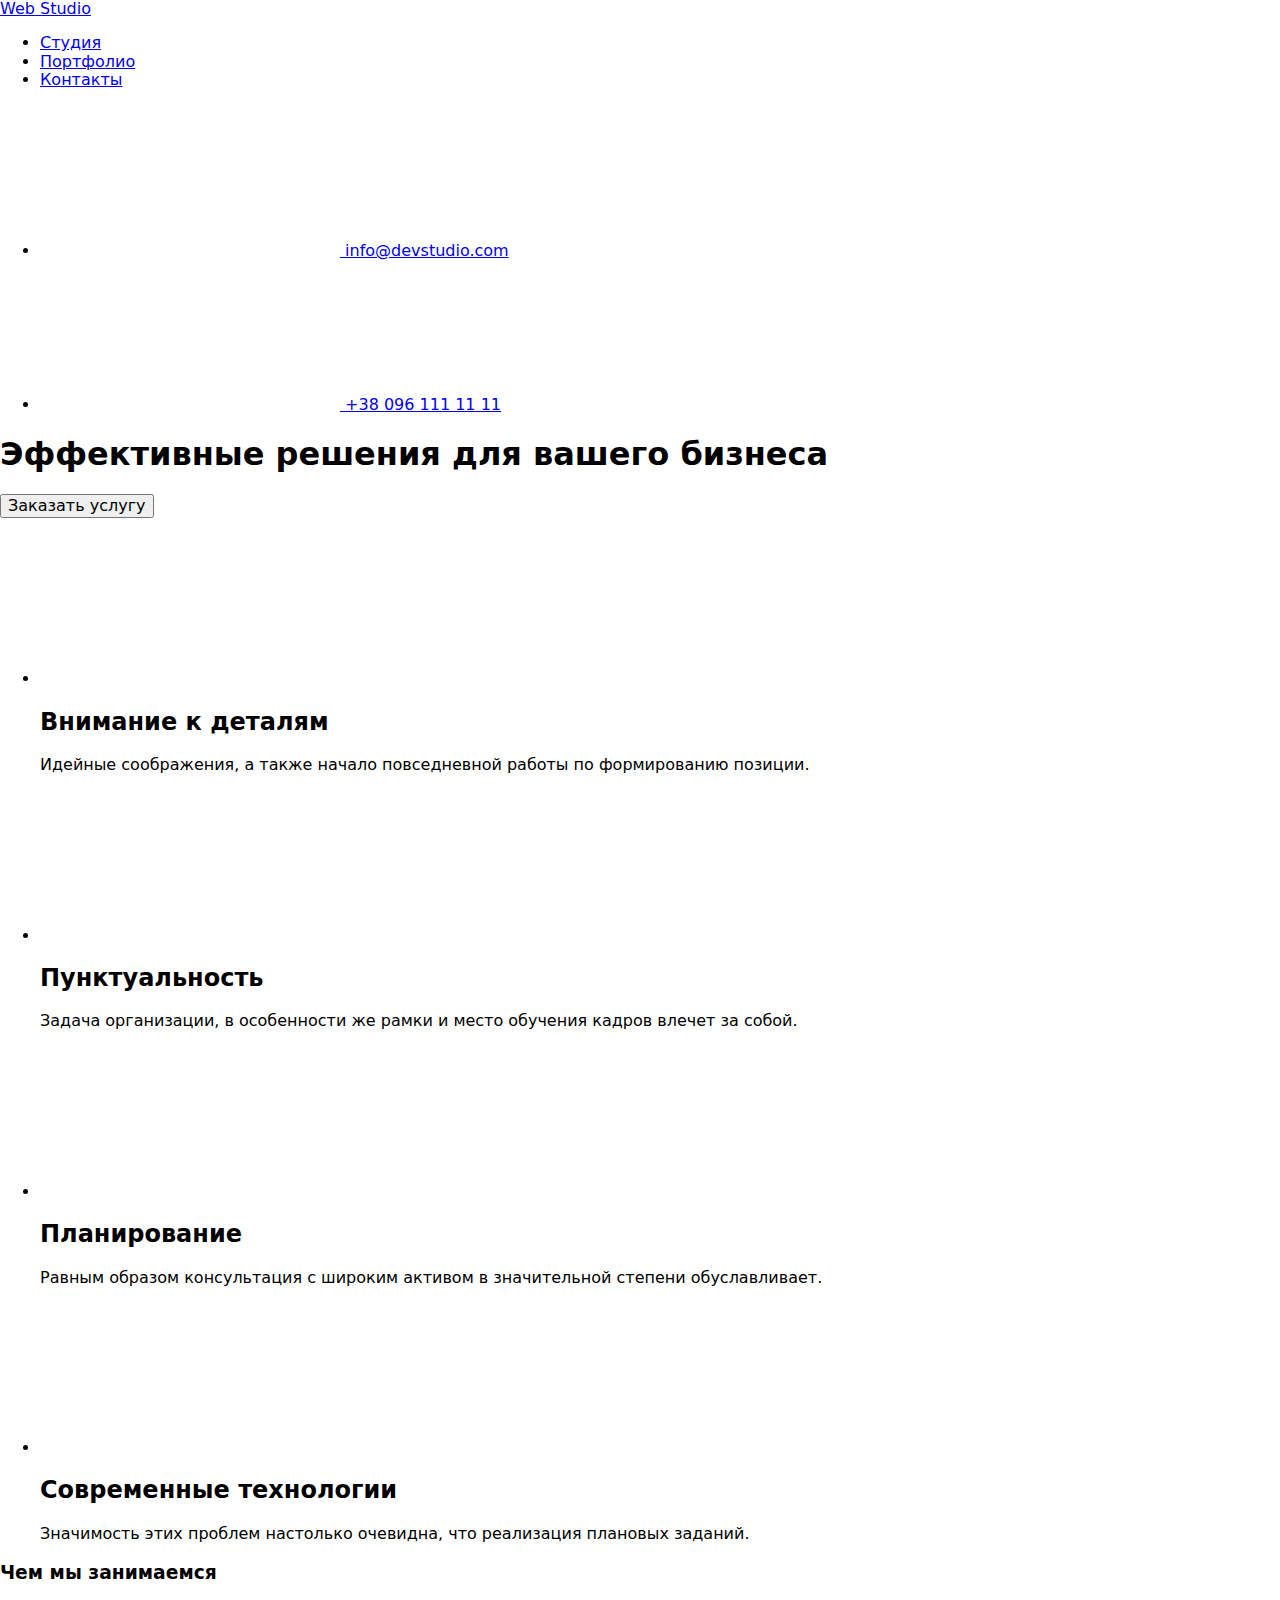
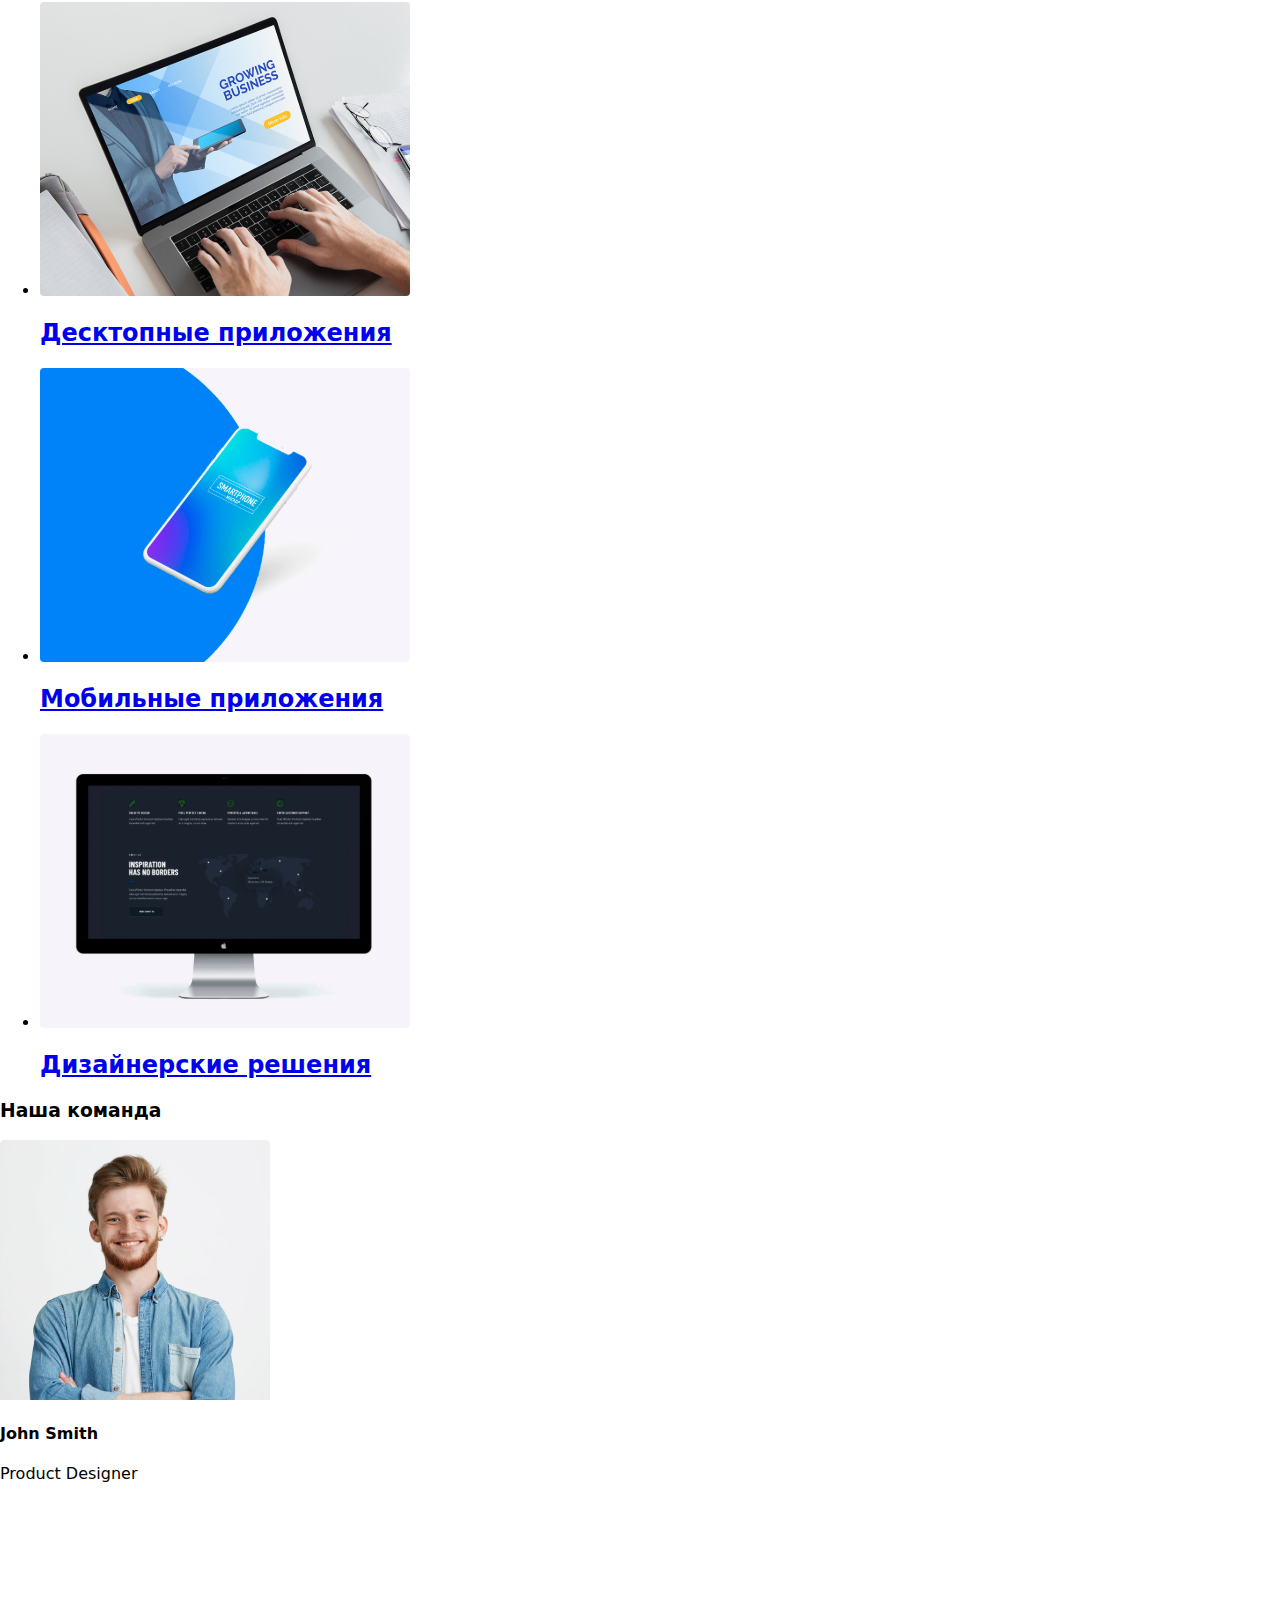
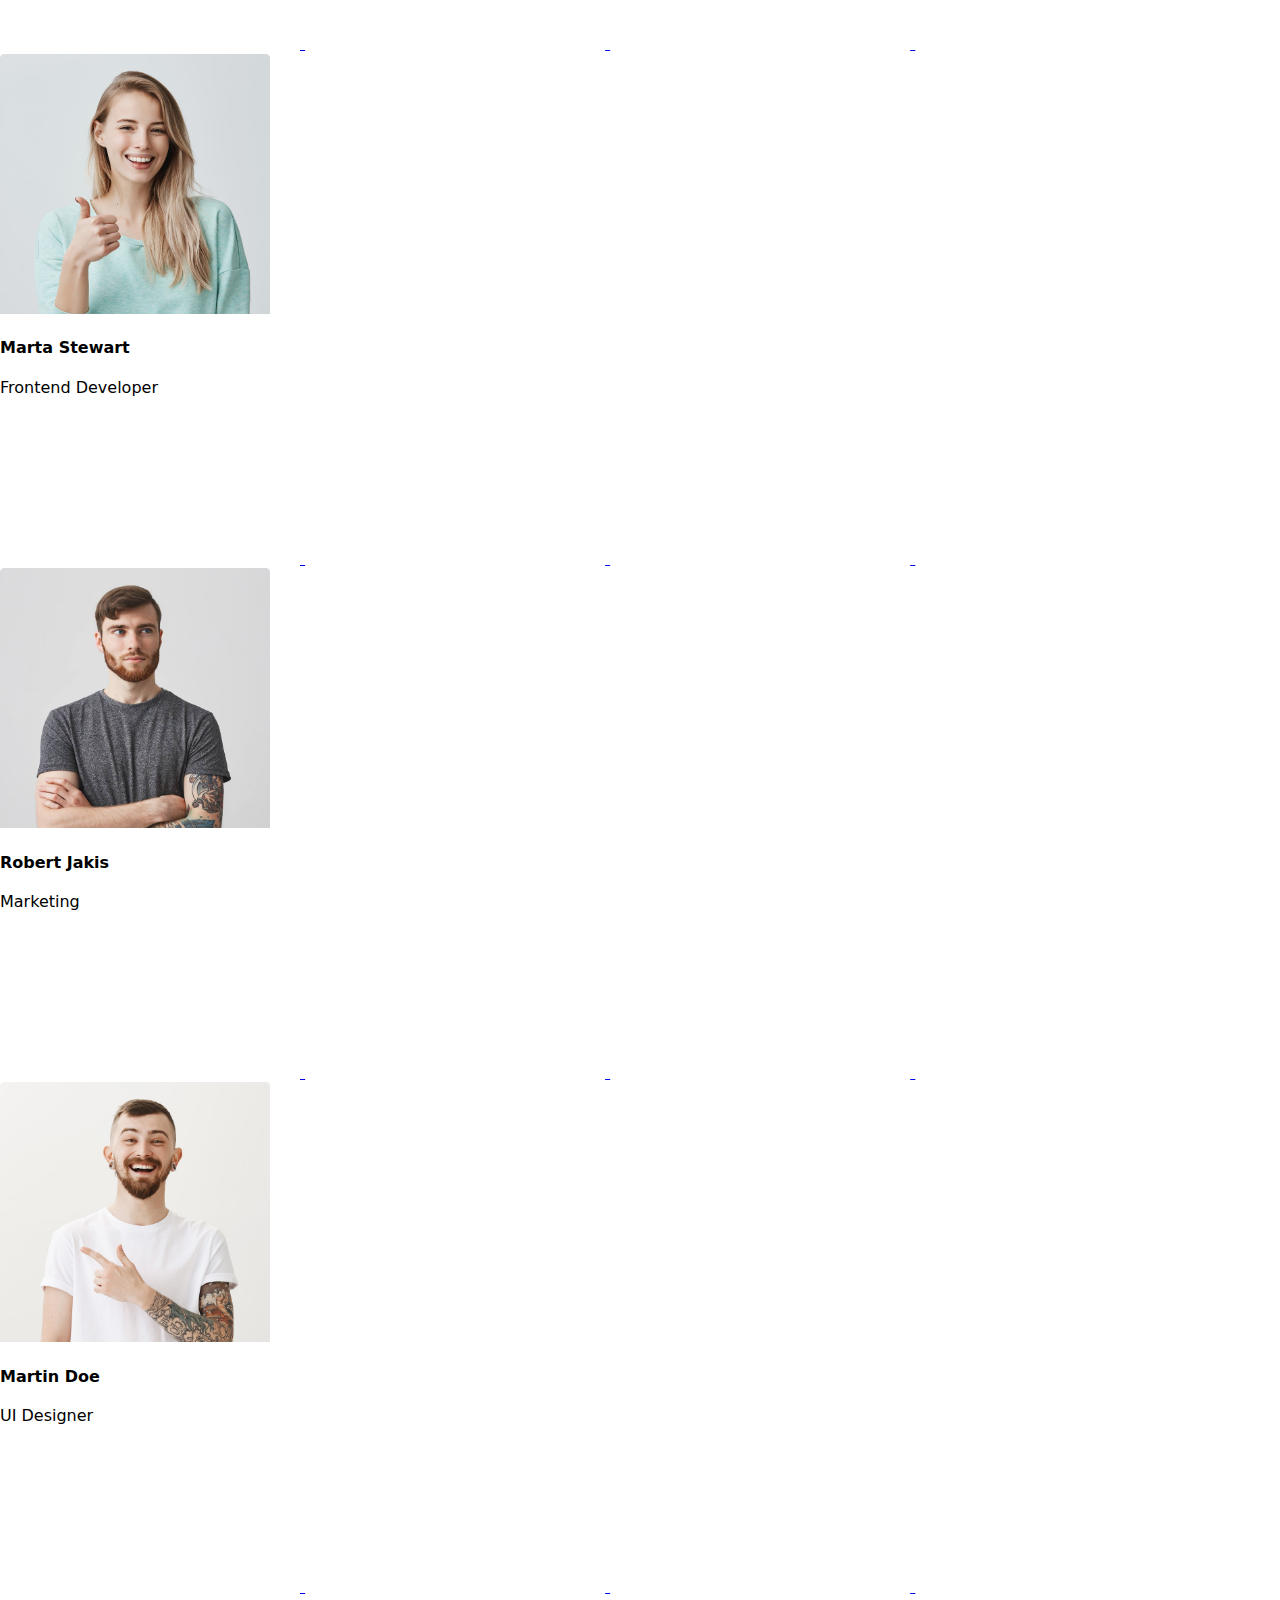
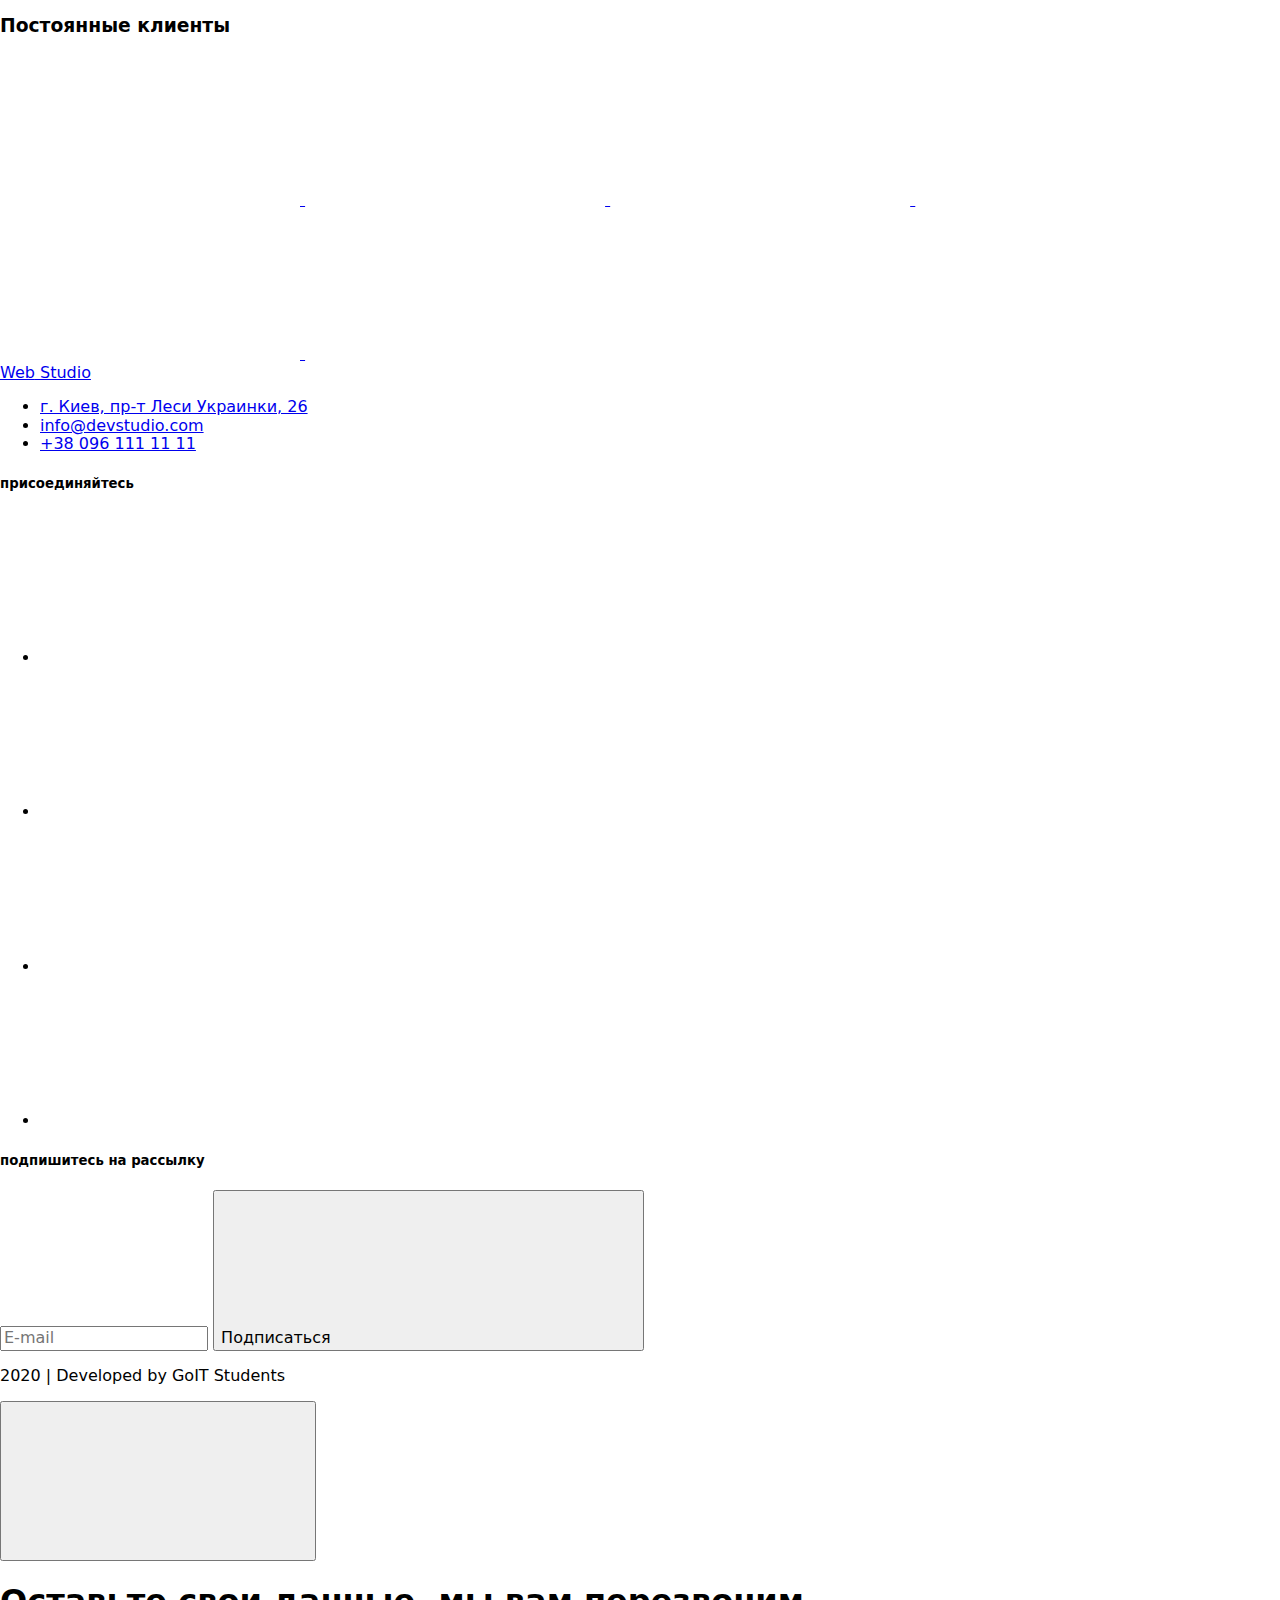
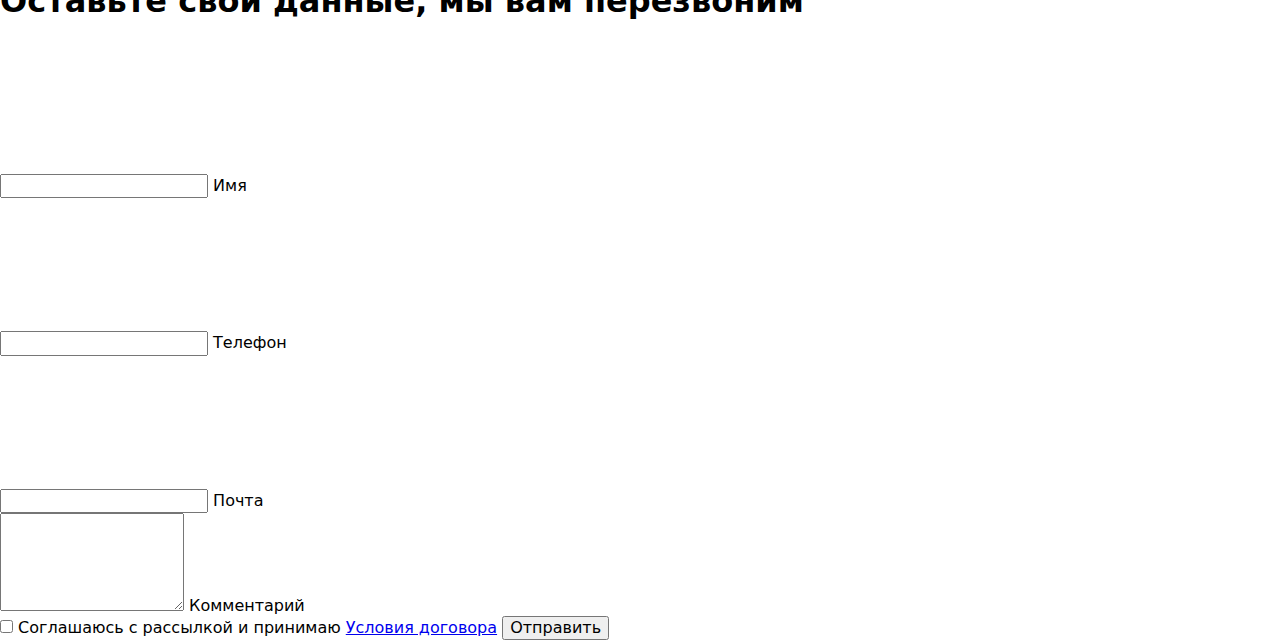
==== index.html @ f953ccce "new repo" ====
<!DOCTYPE html>
<html lang="en">
  <head>
    <meta charset="UTF-8" />
    <meta name="viewport" content="width=device-width, initial-scale=1.0" />
    <title>Document</title>
    <link
      rel="stylesheet"
      href="https://cdnjs.cloudflare.com/ajax/libs/modern-normalize/0.6.0/modern-normalize.min.css"
    />
    <link rel="stylesheet" href="./css/main.min.css" />
    <link rel="stylesheet" href="./images/SVG/symbol-defs.svg" />
    <link rel="stylesheet" href="./images/SVG/symbol-defs-2.svg" />
    <link
      href="https://fonts.googleapis.com/css2?family=Raleway:wght@700&family=Roboto:wght@400;500;700;900&display=swap"
      rel="stylesheet"
    />
  </head>
  <body>
    <!-- Main page header -->
    <header class="header">
      <div class="container">
        <nav class="header-nav">
          <div class="company-logo">
            <a href="#"><span class="logo">Web</span> Studio</a>
          </div>
          <ul class="header-list">
            <li class="list-item">
              <a href="#" class="header-link current">Студия</a>
            </li>
            <li class="list-item">
              <a href="./portfolio.html" class="header-link">Портфолио</a>
            </li>
            <li class="list-item">
              <a href="#" class="header-link">Контакты</a>
            </li>
          </ul>
          <ul class="header-contacts">
            <li class="contacts-item contact-email">
              <a class="contacts-link" href="mailto:info@devstudio.com">
                <svg class="email-icon">
                  <use href="./css/SVG/symbol-defs.svg#icon-e-mail"></use>
                </svg>
                info@devstudio.com</a
              >
            </li>
            <li class="contacts-item contact-phone">
              <a class="contacts-link" href="tel:+380961111111">
                <svg class="phone-icon">
                  <use href="./css/SVG/symbol-defs.svg#icon-phone"></use>
                </svg>
                +38 096 111 11 11</a
              >
            </li>
          </ul>
        </nav>
      </div>
    </header>
    <main>
      <!-- Order -->
      <section class="order">
        <div class="container">
          <div class="order-items">
            <h1 class="order-title">Эффективные решения для вашего бизнеса</h1>
            <button class="submit-btn order-btn" type="submit" data-modal-open>
              Заказать услугу
            </button>
          </div>
        </div>
      </section>
      <!-- Description -->
      <section class="description">
        <div class="container">
          <ul class="description-items">
            <li class="description-item icon-antenna">
              <div class="description-link">
                <svg class="description-icon">
                  <use href="./css/SVG/symbol-defs.svg#icon-antenna"></use>
                </svg>
              </div>
              <h2 class="section-subtitle">Внимание к деталям</h2>
              <p class="description-text">
                Идейные соображения, а также начало повседневной работы по
                формированию позиции.
              </p>
            </li>
            <li class="description-item icon-clock">
              <div class="description-link">
                <svg class="description-icon">
                  <use href="./css/SVG/symbol-defs.svg#icon-clock"></use>
                </svg>
              </div>
              <h2 class="section-subtitle">Пунктуальность</h2>
              <p class="description-text">
                Задача организации, в особенности же рамки и место обучения
                кадров влечет за собой.
              </p>
            </li>
            <li class="description-item icon-diagram">
              <div class="description-link">
                <svg class="description-icon">
                  <use href="./css/SVG/symbol-defs.svg#icon-diagram"></use>
                </svg>
              </div>
              <h2 class="section-subtitle">Планирование</h2>
              <p class="description-text">
                Равным образом консультация с широким активом в значительной
                степени обуславливает.
              </p>
            </li>
            <li class="description-item icon-astronaut">
              <div class="description-link">
                <svg class="description-icon">
                  <use href="./css/SVG/symbol-defs.svg#icon-astronaut"></use>
                </svg>
              </div>
              <h2 class="section-subtitle">Современные технологии</h2>
              <p class="description-text">
                Значимость этих проблем настолько очевидна, что реализация
                плановых заданий.
              </p>
            </li>
          </ul>
        </div>
      </section>
      <!-- Wedo -->
      <section class="wedo">
        <div class="container">
          <div class="wedo-title">
            <h3 class="section-title">Чем мы занимаемся</h3>
          </div>
          <ul class="wedo-items">
            <li class="wedo-item">
              <a class="wedo-img" href="#">
                <img src="images/description/desktop.svg" alt="" />
                <h2 class="wedo-info">Десктопные приложения</h2>
              </a>
            </li>
            <li class="wedo-item">
              <a class="wedo-img" href="#">
                <img src="images/description/mobile.svg" alt="" />
                <h2 class="wedo-info">Мобильные приложения</h2>
              </a>
            </li>
            <li class="wedo-item">
              <a class="wedo-img" href="#">
                <img src="images/description/design.svg" alt="" />
                <h2 class="wedo-info">Дизайнерские решения</h2>
              </a>
            </li>
          </ul>
        </div>
      </section>
      <!--Team  -->
      <section class="team">
        <div class="container">
          <h3 class="section-title">Наша команда</h3>
          <div class="team-items">
            <div class="team-item">
              <div class="team-photo">
                <img src="images/team/John.svg" alt="" />
              </div>
              <h4 class="team-name">John Smith</h4>
              <p class="position">Product Designer</p>
              <a href="#" class="social-link">
                <svg class="socials-icon">
                  <use href="./css/SVG/symbol-defs.svg#icon-instagram"></use>
                </svg>
              </a>
              <a href="#" class="social-link">
                <svg class="socials-icon">
                  <use href="./css/SVG/symbol-defs.svg#icon-twitter"></use>
                </svg>
              </a>
              <a href="#" class="social-link">
                <svg class="socials-icon">
                  <use href="./css/SVG/symbol-defs.svg#icon-facebook"></use>
                </svg>
              </a>
              <a href="#" class="social-link">
                <svg class="socials-icon">
                  <use href="./css/SVG/symbol-defs.svg#icon-linkedin"></use>
                </svg>
              </a>
            </div>
            <div class="team-item">
              <div class="team-photo">
                <img src="images/team/marta.svg" alt="" />
              </div>
              <h4 class="team-name">Marta Stewart</h4>
              <p class="position">Frontend Developer</p>
              <a href="#" class="social-link">
                <svg class="socials-icon">
                  <use href="./css/SVG/symbol-defs.svg#icon-instagram"></use>
                </svg>
              </a>
              <a href="#" class="social-link">
                <svg class="socials-icon">
                  <use href="./css/SVG/symbol-defs.svg#icon-twitter"></use>
                </svg>
              </a>
              <a href="#" class="social-link">
                <svg class="socials-icon">
                  <use href="./css/SVG/symbol-defs.svg#icon-facebook"></use>
                </svg>
              </a>
              <a href="#" class="social-link">
                <svg class="socials-icon">
                  <use href="./css/SVG/symbol-defs.svg#icon-linkedin"></use>
                </svg>
              </a>
            </div>
            <div class="team-item">
              <div class="team-photo">
                <img src="images/team/robert.svg" alt="" />
              </div>
              <h4 class="team-name">Robert Jakis</h4>
              <p class="position">Marketing</p>
              <a href="#" class="social-link">
                <svg class="socials-icon">
                  <use href="./css/SVG/symbol-defs.svg#icon-instagram"></use>
                </svg>
              </a>
              <a href="#" class="social-link">
                <svg class="socials-icon">
                  <use href="./css/SVG/symbol-defs.svg#icon-twitter"></use>
                </svg>
              </a>
              <a href="#" class="social-link">
                <svg class="socials-icon">
                  <use href="./css/SVG/symbol-defs.svg#icon-facebook"></use>
                </svg>
              </a>
              <a href="#" class="social-link">
                <svg class="socials-icon">
                  <use href="./css/SVG/symbol-defs.svg#icon-linkedin"></use>
                </svg>
              </a>
            </div>
            <div class="team-item">
              <div class="team-photo">
                <img src="images/team/martin.svg" alt="" />
              </div>
              <h4 class="team-name">Martin Doe</h4>
              <p class="position">UI Designer</p>
              <a href="#" class="social-link">
                <svg class="socials-icon">
                  <use href="./css/SVG/symbol-defs.svg#icon-instagram"></use>
                </svg>
              </a>
              <a href="#" class="social-link">
                <svg class="socials-icon">
                  <use href="./css/SVG/symbol-defs.svg#icon-twitter"></use>
                </svg>
              </a>
              <a href="#" class="social-link">
                <svg class="socials-icon">
                  <use href="./css/SVG/symbol-defs.svg#icon-facebook"></use>
                </svg>
              </a>
              <a href="#" class="social-link">
                <svg class="socials-icon">
                  <use href="./css/SVG/symbol-defs.svg#icon-linkedin"></use>
                </svg>
              </a>
            </div>
          </div>
        </div>
      </section>
      <!-- Clients -->
      <section class="clients">
        <div class="container">
          <h3 class="section-title">Постоянные клиенты</h3>
          <div class="clients-items">
            <a class="clients-logo" href="#">
              <svg class="client-icon">
                <use href="./css/SVG/symbol-defs.svg#icon-Client1"></use>
              </svg>
            </a>
            <a class="clients-logo" href="#">
              <svg class="client-icon">
                <use href="./css/SVG/symbol-defs.svg#icon-Client2"></use>
              </svg>
            </a>
            <a class="clients-logo" href="#">
              <svg class="client-icon">
                <use href="./css/SVG/symbol-defs.svg#icon-Client3"></use>
              </svg>
            </a>
            <a class="clients-logo" href="#">
              <svg class="client-icon">
                <use href="./css/SVG/symbol-defs.svg#icon-Client4"></use>
              </svg>
            </a>
            <a class="clients-logo" href="#">
              <svg class="client-icon">
                <use href="./css/SVG/symbol-defs.svg#icon-Client5"></use>
              </svg>
            </a>
            <a class="clients-logo" href="#">
              <svg class="client-icon">
                <use href="./css/SVG/symbol-defs.svg#icon-Client6"></use>
              </svg>
            </a>
          </div>
        </div>
      </section>
    </main>
    <!-- Footer -->
    <footer>
      <div class="container">
        <div class="footer-items">
          <div class="footer-wrap">
            <div class="footer-logo">
              <a class="logo-link" href="#"
                ><span class="logo">Web</span> Studio</a
              >
            </div>
            <ul class="footer-contacts">
              <li class="footer-link">
                <a
                  class="footer-contact address"
                  href="https://goo.gl/maps/gVzArBbYtWckUke77"
                  >г. Киев, пр-т Леси Украинки, 26</a
                >
              </li>
              <li class="footer-link">
                <a class="footer-contact" href="mailto:info@devstudio.com"
                  >info@devstudio.com</a
                >
              </li>
              <li class="footer-link">
                <a class="footer-contact" href="tel:+380961111111"
                  >+38 096 111 11 11</a
                >
              </li>
            </ul>
          </div>
          <div class="footer-socials">
            <h5 class="footer-title">присоединяйтесь</h5>
            <ul class="social-links">
              <li class="social-list">
                <a href="#" class="social-link footer-links">
                  <svg class="socials-icon footer-icon">
                    <use href="./css/SVG/symbol-defs.svg#icon-instagram"></use>
                  </svg>
                </a>
              </li>
              <li class="social-list">
                <a href="#" class="social-link footer-links">
                  <svg class="socials-icon footer-icon">
                    <use href="./css/SVG/symbol-defs.svg#icon-twitter"></use>
                  </svg>
                </a>
              </li>
              <li class="social-list">
                <a href="#" class="social-link footer-links">
                  <svg class="socials-icon footer-icon">
                    <use href="./css/SVG/symbol-defs.svg#icon-facebook"></use>
                  </svg>
                </a>
              </li>
              <li class="social-list">
                <a href="#" class="social-link footer-links">
                  <svg class="socials-icon footer-icon">
                    <use href="./css/SVG/symbol-defs.svg#icon-linkedin"></use>
                  </svg>
                </a>
              </li>
            </ul>
          </div>
          <div class="footer-form">
            <h5 class="footer-title">подпишитесь на рассылку</h5>
            <form action="#" class="form-suscribe">
              <input type="email" placeholder="E-mail" />
              <button class="submit-btn footer-btn" type="submit">
                Подписаться
                <svg class="footer-submit">
                  <use href="./css/SVG/symbol-defs-2.svg#icon-send"></use>
                </svg>
              </button>
            </form>
          </div>
        </div>
        <p class="copyrights">2020 | Developed by GoIT Students</p>
      </div>
    </footer>
    <!-- Модальное окно -->
    <div class="backdrop is-hidden" data-modal>
      <div class="modal">
        <button class="modal-close" data-modal-close>
          <svg class="modal-icon">
            <use href="./css/SVG/symbol-defs-2.svg#icon-modal-close"></use>
          </svg>
        </button>
        <h1 class="modal-title">Оставьте свои данные, мы вам перезвоним</h1>
        <form class="modal-form">
          <div class="form-field">
            <input
              class="modal-input"
              type="text"
              name="costomer-name"
              id="costomer-name"
              placeholder=" "
            />
            <label class="form-label" for="costomer-name">Имя</label>
            <svg class="form-icon">
              <use href="./css/SVG/symbol-defs-2.svg#icon-name"></use>
            </svg>
          </div>
          <div class="form-field">
            <input
              class="modal-input"
              type="tel"
              name="costomer-phone"
              id="costomer-phone"
              placeholder=" "
            />
            <label class="form-label" for="costomer-phone">Телефон</label>
            <svg class="form-icon">
              <use href="./css/SVG/symbol-defs-2.svg#icon-phone"></use>
            </svg>
          </div>
          <div class="form-field">
            <input
              class="modal-input"
              type="email"
              name="costomer-email"
              id="costomer-email"
              placeholder=" "
            />
            <label class="form-label" for="costomer-email">Почта</label>
            <svg class="form-icon">
              <use href="./css/SVG/symbol-defs-2.svg#icon-email"></use>
            </svg>
          </div>
          <div class="form-field">
            <textarea
              class="modal-input textarea-input"
              name="costomer-comment"
              id="costomer-comment"
              placeholder=" "
              rows="5"
            ></textarea>
            <label class="form-label textarea-label" for="costomer-comment"
              >Комментарий</label
            >
          </div>
        </form>
        <label class="modal-checkbox">
          <input
            class="policy-checkbox"
            type="checkbox"
            name="policy"
            id="policy"
          />
          <span class="policy-icon"></span>
          Соглашаюсь с рассылкой и принимаю
          <a class="policy-link" href="#">Условия договора</a>
        </label>
        <button class="submit-btn modal-btn" type="submit">Отправить</button>
      </div>
    </div>

    <script src="./js/modal.js"></script>
  </body>
</html>
---- css/main.min.css ----
/* No CSS *//*# sourceMappingURL=main.min.css.map */
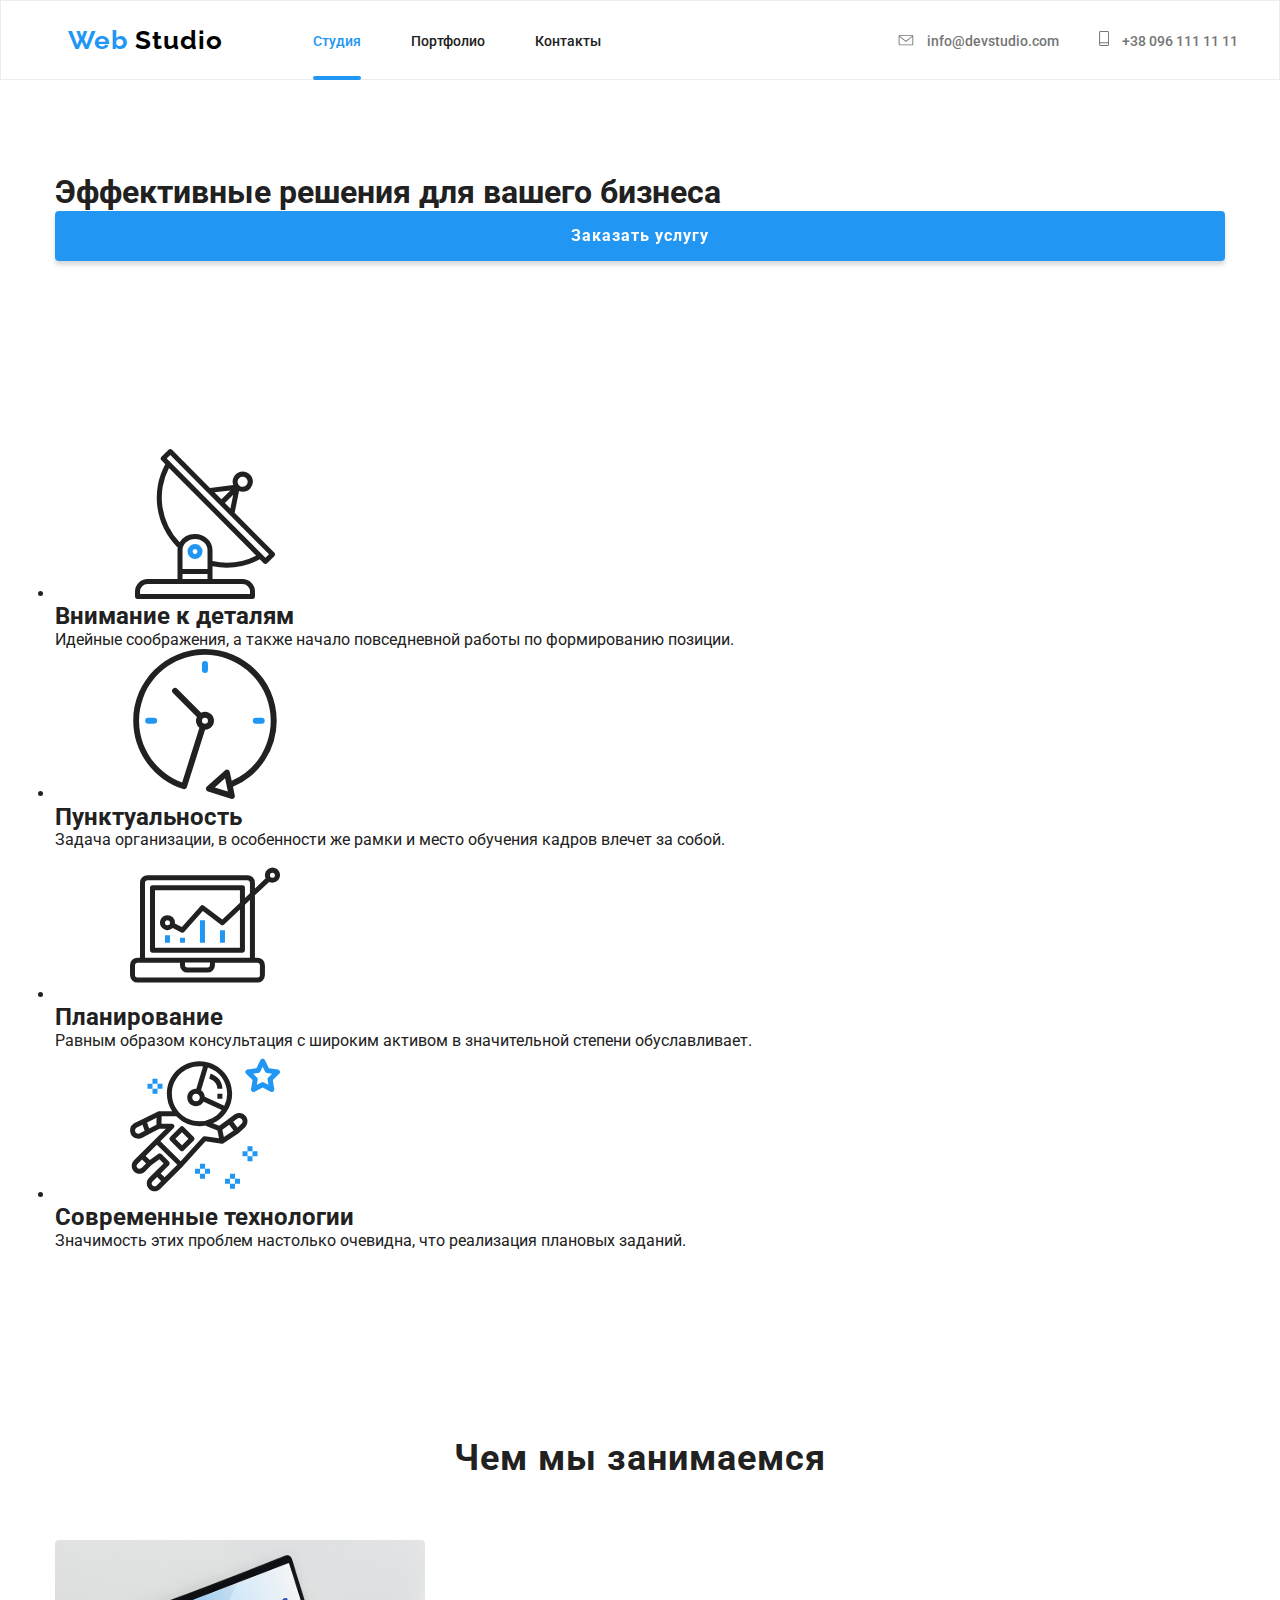
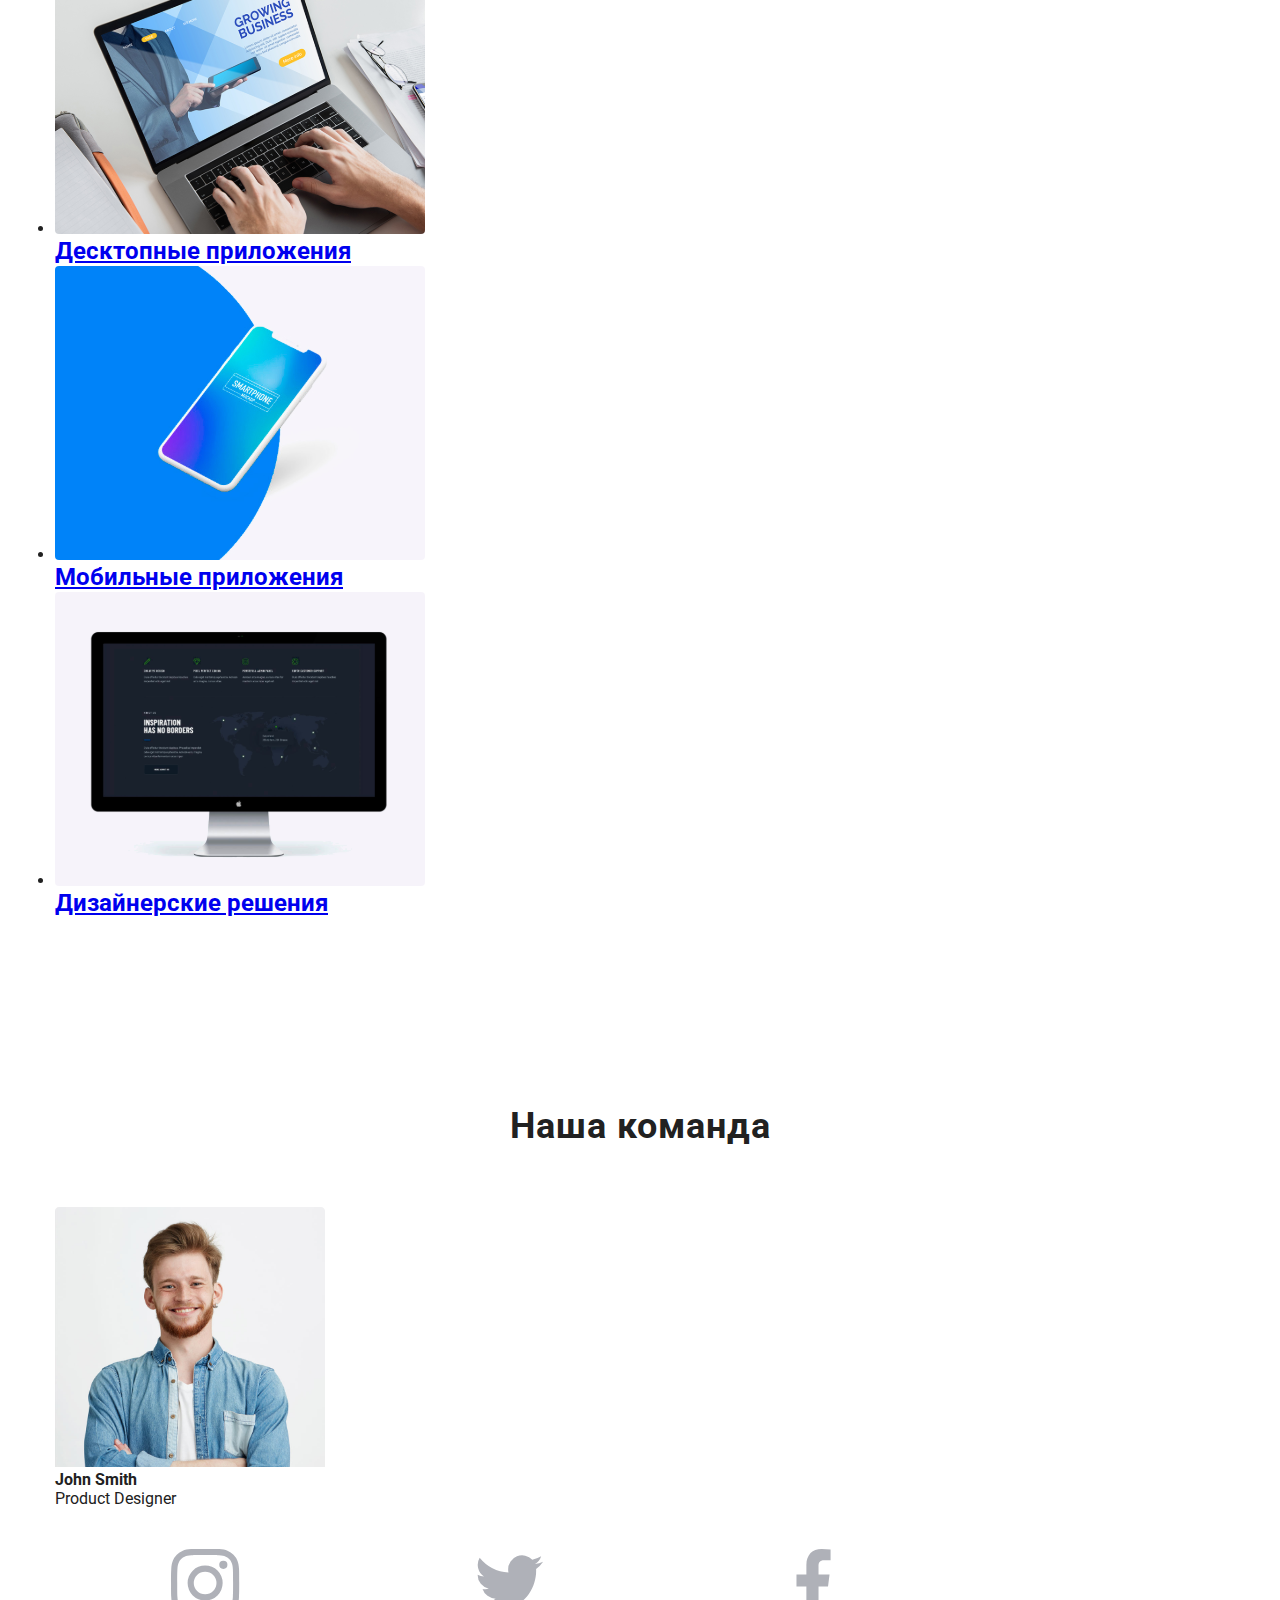
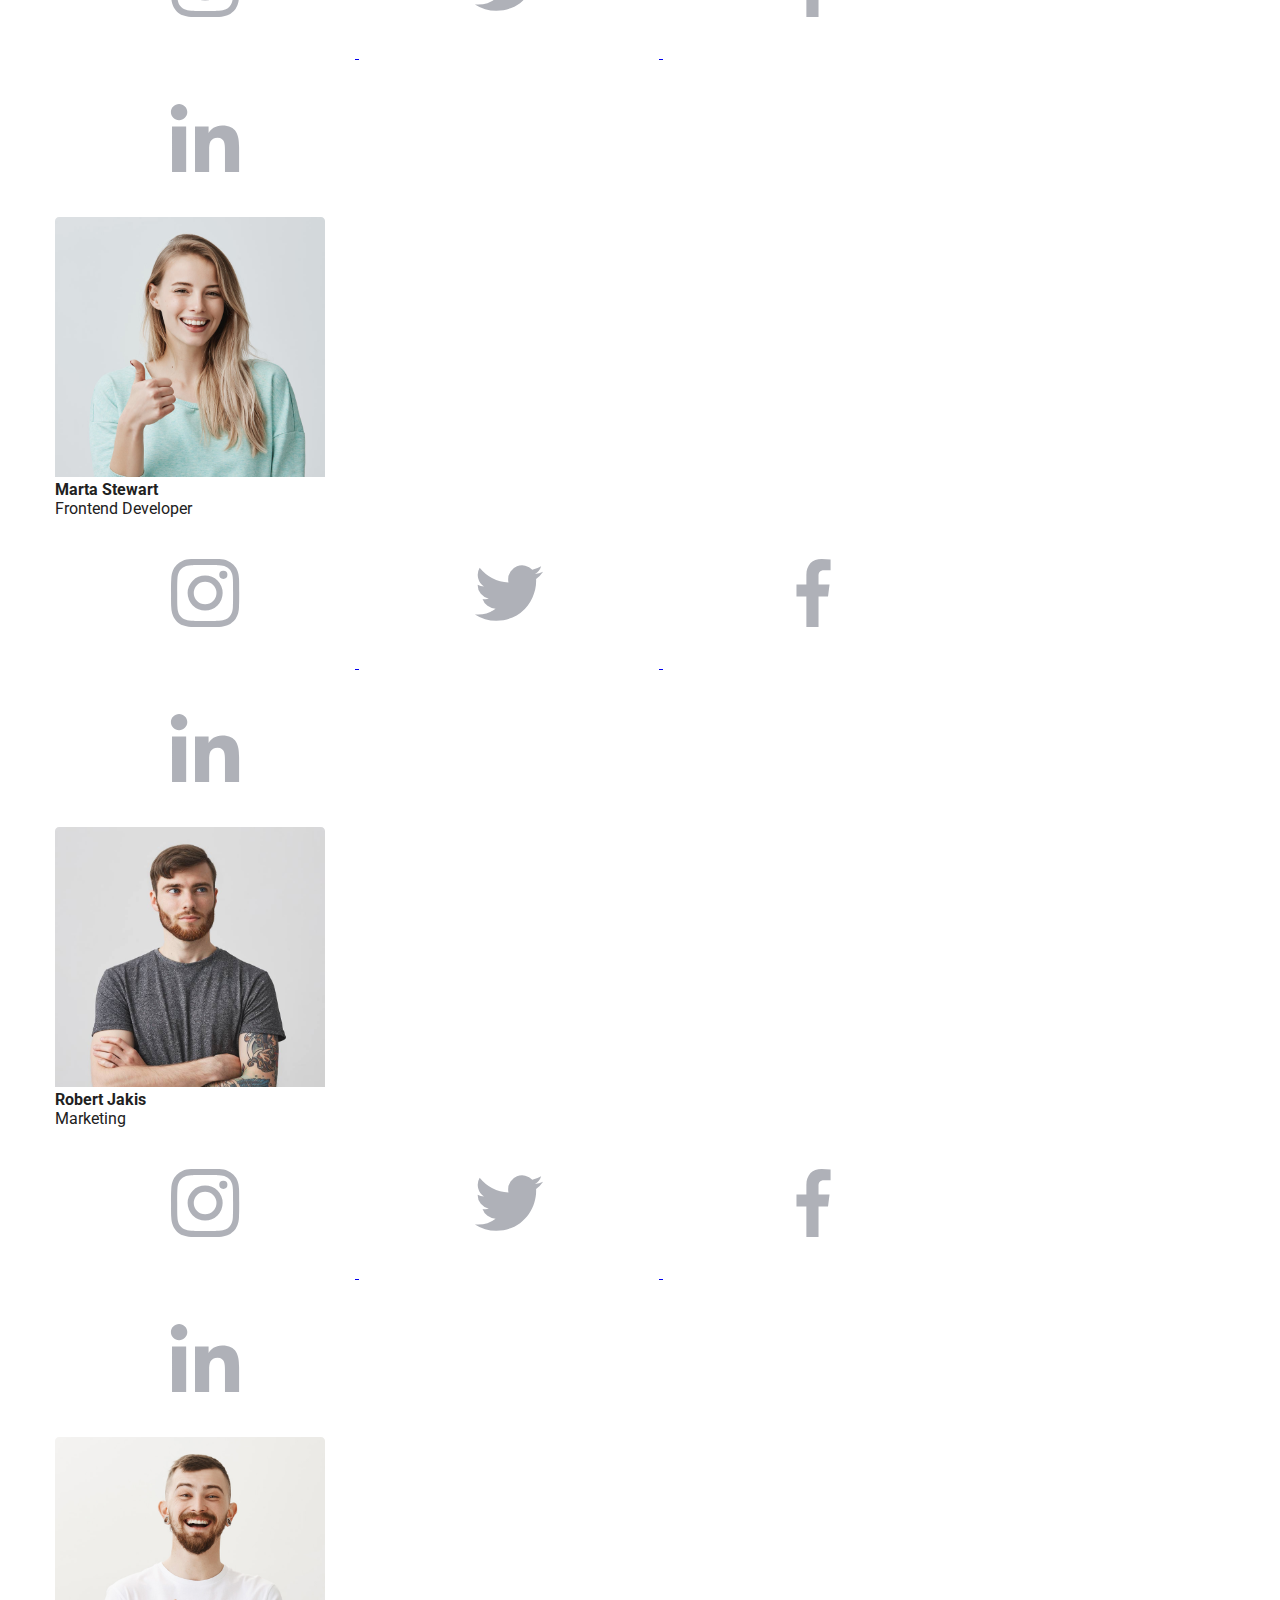
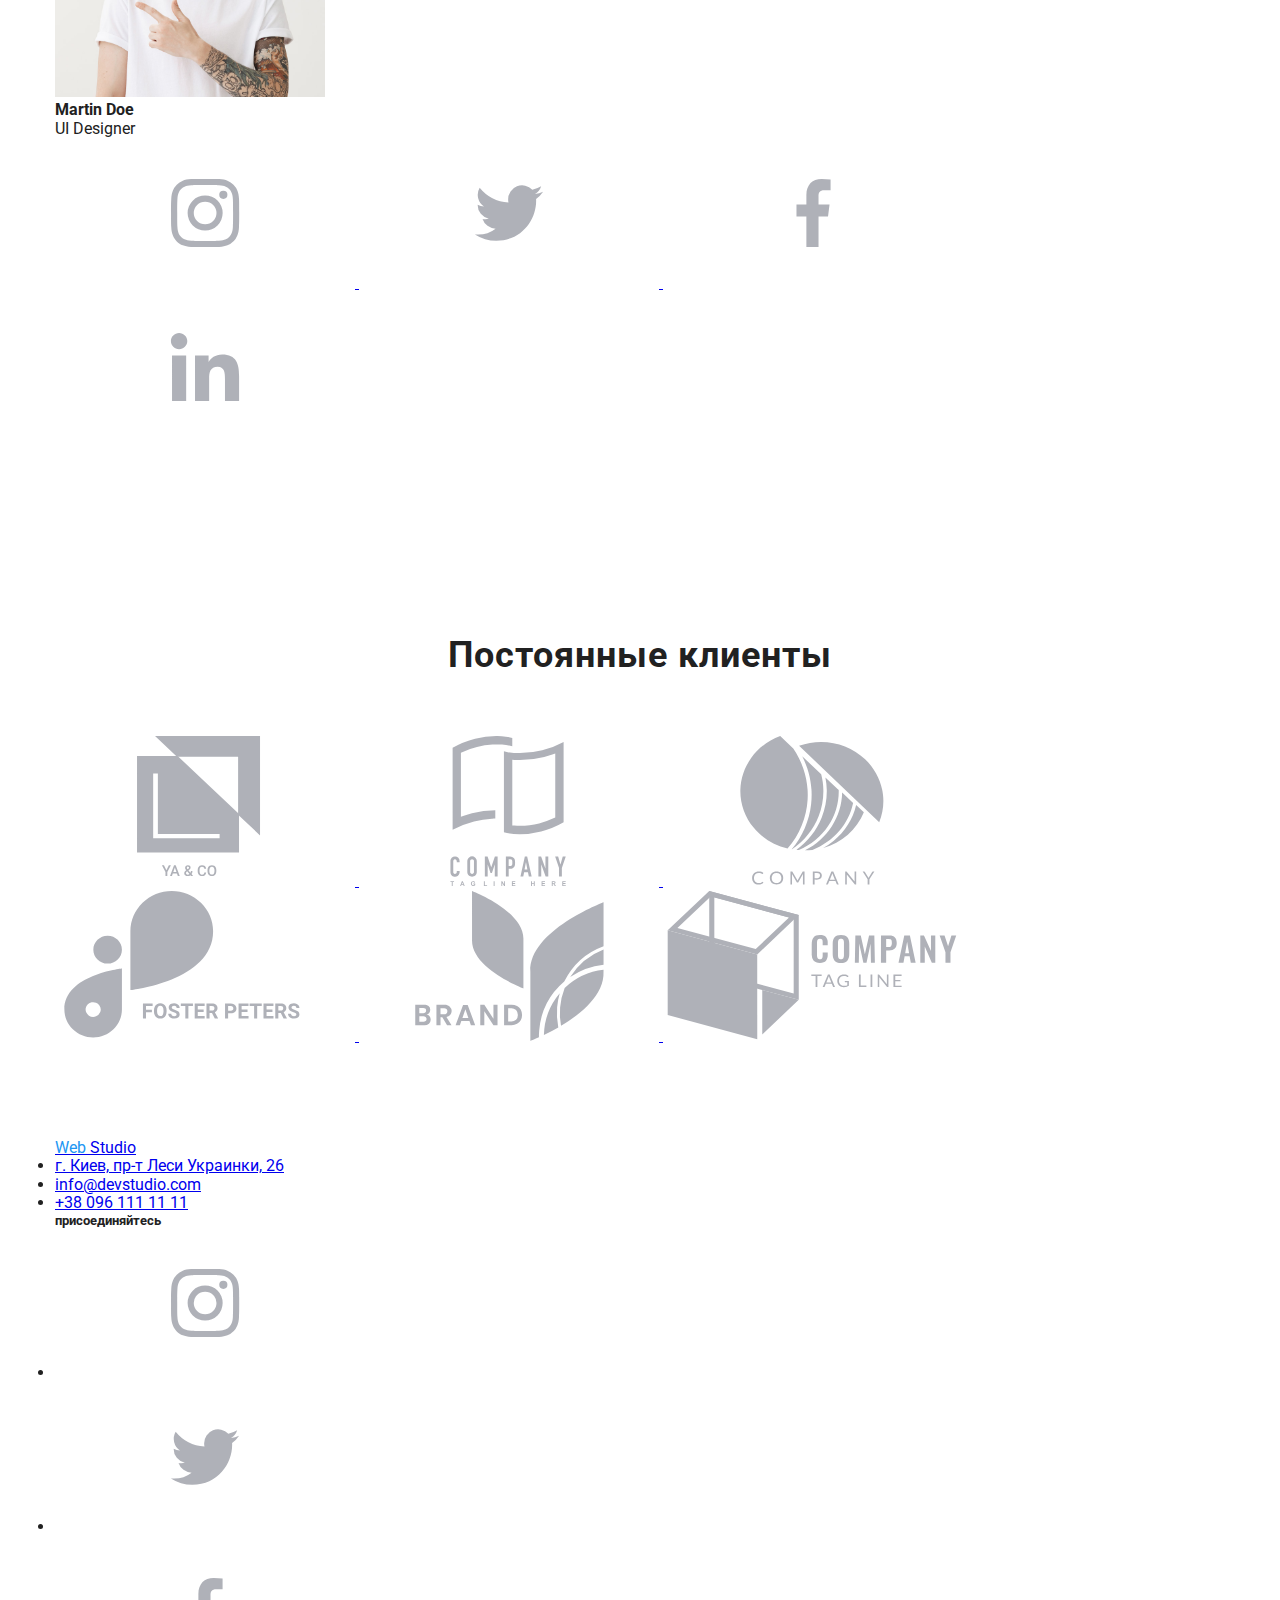
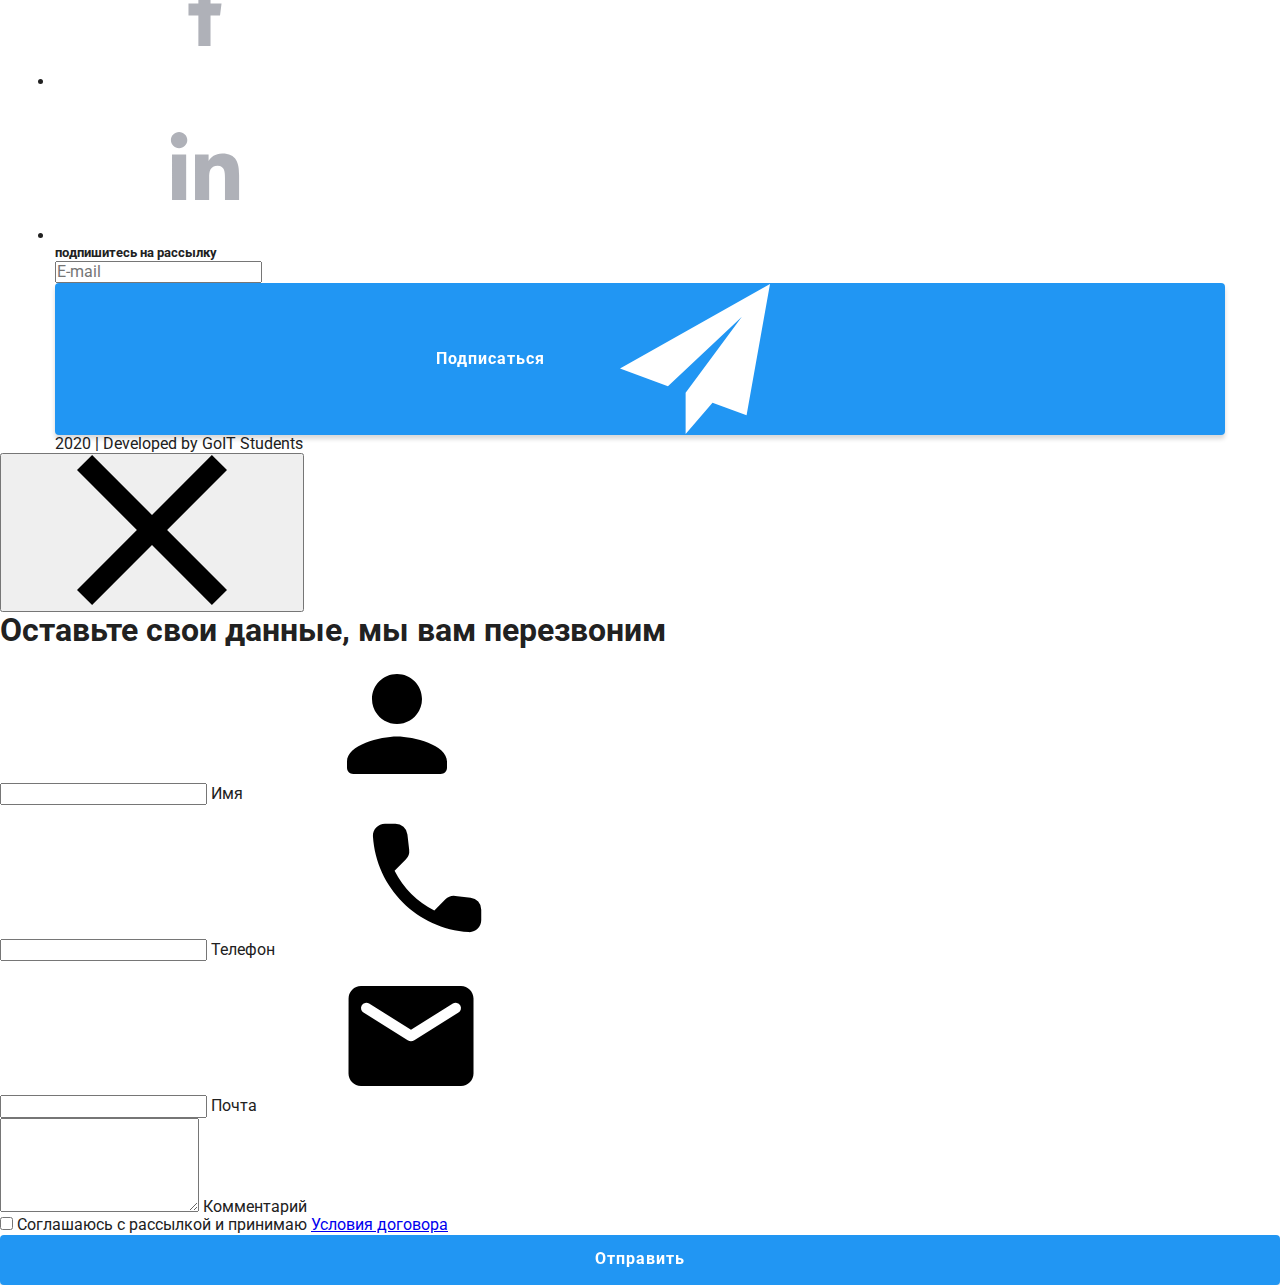
==== commit e4769072: "header scss" ====
--- a/index.html
+++ b/index.html
@@ -39,7 +39,7 @@
             <li class="contacts-item contact-email">
               <a class="contacts-link" href="mailto:info@devstudio.com">
                 <svg class="email-icon">
-                  <use href="./css/SVG/symbol-defs.svg#icon-e-mail"></use>
+                  <use href="./images/SVG/symbol-defs.svg#icon-e-mail"></use>
                 </svg>
                 info@devstudio.com</a
               >
@@ -47,7 +47,7 @@
             <li class="contacts-item contact-phone">
               <a class="contacts-link" href="tel:+380961111111">
                 <svg class="phone-icon">
-                  <use href="./css/SVG/symbol-defs.svg#icon-phone"></use>
+                  <use href="./images/SVG/symbol-defs.svg#icon-phone"></use>
                 </svg>
                 +38 096 111 11 11</a
               >
@@ -75,7 +75,7 @@
             <li class="description-item icon-antenna">
               <div class="description-link">
                 <svg class="description-icon">
-                  <use href="./css/SVG/symbol-defs.svg#icon-antenna"></use>
+                  <use href="./images/SVG/symbol-defs.svg#icon-antenna"></use>
                 </svg>
               </div>
               <h2 class="section-subtitle">Внимание к деталям</h2>
@@ -87,7 +87,7 @@
             <li class="description-item icon-clock">
               <div class="description-link">
                 <svg class="description-icon">
-                  <use href="./css/SVG/symbol-defs.svg#icon-clock"></use>
+                  <use href="./images/SVG/symbol-defs.svg#icon-clock"></use>
                 </svg>
               </div>
               <h2 class="section-subtitle">Пунктуальность</h2>
@@ -99,7 +99,7 @@
             <li class="description-item icon-diagram">
               <div class="description-link">
                 <svg class="description-icon">
-                  <use href="./css/SVG/symbol-defs.svg#icon-diagram"></use>
+                  <use href="./images/SVG/symbol-defs.svg#icon-diagram"></use>
                 </svg>
               </div>
               <h2 class="section-subtitle">Планирование</h2>
@@ -111,7 +111,7 @@
             <li class="description-item icon-astronaut">
               <div class="description-link">
                 <svg class="description-icon">
-                  <use href="./css/SVG/symbol-defs.svg#icon-astronaut"></use>
+                  <use href="./images/SVG/symbol-defs.svg#icon-astronaut"></use>
                 </svg>
               </div>
               <h2 class="section-subtitle">Современные технологии</h2>
@@ -164,22 +164,22 @@
               <p class="position">Product Designer</p>
               <a href="#" class="social-link">
                 <svg class="socials-icon">
-                  <use href="./css/SVG/symbol-defs.svg#icon-instagram"></use>
-                </svg>
-              </a>
-              <a href="#" class="social-link">
-                <svg class="socials-icon">
-                  <use href="./css/SVG/symbol-defs.svg#icon-twitter"></use>
-                </svg>
-              </a>
-              <a href="#" class="social-link">
-                <svg class="socials-icon">
-                  <use href="./css/SVG/symbol-defs.svg#icon-facebook"></use>
-                </svg>
-              </a>
-              <a href="#" class="social-link">
-                <svg class="socials-icon">
-                  <use href="./css/SVG/symbol-defs.svg#icon-linkedin"></use>
+                  <use href="./images/SVG/symbol-defs.svg#icon-instagram"></use>
+                </svg>
+              </a>
+              <a href="#" class="social-link">
+                <svg class="socials-icon">
+                  <use href="./images/SVG/symbol-defs.svg#icon-twitter"></use>
+                </svg>
+              </a>
+              <a href="#" class="social-link">
+                <svg class="socials-icon">
+                  <use href="./images/SVG/symbol-defs.svg#icon-facebook"></use>
+                </svg>
+              </a>
+              <a href="#" class="social-link">
+                <svg class="socials-icon">
+                  <use href="./images/SVG/symbol-defs.svg#icon-linkedin"></use>
                 </svg>
               </a>
             </div>
@@ -191,22 +191,22 @@
               <p class="position">Frontend Developer</p>
               <a href="#" class="social-link">
                 <svg class="socials-icon">
-                  <use href="./css/SVG/symbol-defs.svg#icon-instagram"></use>
-                </svg>
-              </a>
-              <a href="#" class="social-link">
-                <svg class="socials-icon">
-                  <use href="./css/SVG/symbol-defs.svg#icon-twitter"></use>
-                </svg>
-              </a>
-              <a href="#" class="social-link">
-                <svg class="socials-icon">
-                  <use href="./css/SVG/symbol-defs.svg#icon-facebook"></use>
-                </svg>
-              </a>
-              <a href="#" class="social-link">
-                <svg class="socials-icon">
-                  <use href="./css/SVG/symbol-defs.svg#icon-linkedin"></use>
+                  <use href="./images/SVG/symbol-defs.svg#icon-instagram"></use>
+                </svg>
+              </a>
+              <a href="#" class="social-link">
+                <svg class="socials-icon">
+                  <use href="./images/SVG/symbol-defs.svg#icon-twitter"></use>
+                </svg>
+              </a>
+              <a href="#" class="social-link">
+                <svg class="socials-icon">
+                  <use href="./images/SVG/symbol-defs.svg#icon-facebook"></use>
+                </svg>
+              </a>
+              <a href="#" class="social-link">
+                <svg class="socials-icon">
+                  <use href="./images/SVG/symbol-defs.svg#icon-linkedin"></use>
                 </svg>
               </a>
             </div>
@@ -218,22 +218,22 @@
               <p class="position">Marketing</p>
               <a href="#" class="social-link">
                 <svg class="socials-icon">
-                  <use href="./css/SVG/symbol-defs.svg#icon-instagram"></use>
-                </svg>
-              </a>
-              <a href="#" class="social-link">
-                <svg class="socials-icon">
-                  <use href="./css/SVG/symbol-defs.svg#icon-twitter"></use>
-                </svg>
-              </a>
-              <a href="#" class="social-link">
-                <svg class="socials-icon">
-                  <use href="./css/SVG/symbol-defs.svg#icon-facebook"></use>
-                </svg>
-              </a>
-              <a href="#" class="social-link">
-                <svg class="socials-icon">
-                  <use href="./css/SVG/symbol-defs.svg#icon-linkedin"></use>
+                  <use href="./images/SVG/symbol-defs.svg#icon-instagram"></use>
+                </svg>
+              </a>
+              <a href="#" class="social-link">
+                <svg class="socials-icon">
+                  <use href="./images/SVG/symbol-defs.svg#icon-twitter"></use>
+                </svg>
+              </a>
+              <a href="#" class="social-link">
+                <svg class="socials-icon">
+                  <use href="./images/SVG/symbol-defs.svg#icon-facebook"></use>
+                </svg>
+              </a>
+              <a href="#" class="social-link">
+                <svg class="socials-icon">
+                  <use href="./images/SVG/symbol-defs.svg#icon-linkedin"></use>
                 </svg>
               </a>
             </div>
@@ -245,22 +245,22 @@
               <p class="position">UI Designer</p>
               <a href="#" class="social-link">
                 <svg class="socials-icon">
-                  <use href="./css/SVG/symbol-defs.svg#icon-instagram"></use>
-                </svg>
-              </a>
-              <a href="#" class="social-link">
-                <svg class="socials-icon">
-                  <use href="./css/SVG/symbol-defs.svg#icon-twitter"></use>
-                </svg>
-              </a>
-              <a href="#" class="social-link">
-                <svg class="socials-icon">
-                  <use href="./css/SVG/symbol-defs.svg#icon-facebook"></use>
-                </svg>
-              </a>
-              <a href="#" class="social-link">
-                <svg class="socials-icon">
-                  <use href="./css/SVG/symbol-defs.svg#icon-linkedin"></use>
+                  <use href="./images/SVG/symbol-defs.svg#icon-instagram"></use>
+                </svg>
+              </a>
+              <a href="#" class="social-link">
+                <svg class="socials-icon">
+                  <use href="./images/SVG/symbol-defs.svg#icon-twitter"></use>
+                </svg>
+              </a>
+              <a href="#" class="social-link">
+                <svg class="socials-icon">
+                  <use href="./images/SVG/symbol-defs.svg#icon-facebook"></use>
+                </svg>
+              </a>
+              <a href="#" class="social-link">
+                <svg class="socials-icon">
+                  <use href="./images/SVG/symbol-defs.svg#icon-linkedin"></use>
                 </svg>
               </a>
             </div>
@@ -274,32 +274,32 @@
           <div class="clients-items">
             <a class="clients-logo" href="#">
               <svg class="client-icon">
-                <use href="./css/SVG/symbol-defs.svg#icon-Client1"></use>
-              </svg>
-            </a>
-            <a class="clients-logo" href="#">
-              <svg class="client-icon">
-                <use href="./css/SVG/symbol-defs.svg#icon-Client2"></use>
-              </svg>
-            </a>
-            <a class="clients-logo" href="#">
-              <svg class="client-icon">
-                <use href="./css/SVG/symbol-defs.svg#icon-Client3"></use>
-              </svg>
-            </a>
-            <a class="clients-logo" href="#">
-              <svg class="client-icon">
-                <use href="./css/SVG/symbol-defs.svg#icon-Client4"></use>
-              </svg>
-            </a>
-            <a class="clients-logo" href="#">
-              <svg class="client-icon">
-                <use href="./css/SVG/symbol-defs.svg#icon-Client5"></use>
-              </svg>
-            </a>
-            <a class="clients-logo" href="#">
-              <svg class="client-icon">
-                <use href="./css/SVG/symbol-defs.svg#icon-Client6"></use>
+                <use href="./images/SVG/symbol-defs.svg#icon-Client1"></use>
+              </svg>
+            </a>
+            <a class="clients-logo" href="#">
+              <svg class="client-icon">
+                <use href="./images/SVG/symbol-defs.svg#icon-Client2"></use>
+              </svg>
+            </a>
+            <a class="clients-logo" href="#">
+              <svg class="client-icon">
+                <use href="./images/SVG/symbol-defs.svg#icon-Client3"></use>
+              </svg>
+            </a>
+            <a class="clients-logo" href="#">
+              <svg class="client-icon">
+                <use href="./images/SVG/symbol-defs.svg#icon-Client4"></use>
+              </svg>
+            </a>
+            <a class="clients-logo" href="#">
+              <svg class="client-icon">
+                <use href="./images/SVG/symbol-defs.svg#icon-Client5"></use>
+              </svg>
+            </a>
+            <a class="clients-logo" href="#">
+              <svg class="client-icon">
+                <use href="./images/SVG/symbol-defs.svg#icon-Client6"></use>
               </svg>
             </a>
           </div>
@@ -342,28 +342,28 @@
               <li class="social-list">
                 <a href="#" class="social-link footer-links">
                   <svg class="socials-icon footer-icon">
-                    <use href="./css/SVG/symbol-defs.svg#icon-instagram"></use>
+                    <use href="./images/SVG/symbol-defs.svg#icon-instagram"></use>
                   </svg>
                 </a>
               </li>
               <li class="social-list">
                 <a href="#" class="social-link footer-links">
                   <svg class="socials-icon footer-icon">
-                    <use href="./css/SVG/symbol-defs.svg#icon-twitter"></use>
+                    <use href="./images/SVG/symbol-defs.svg#icon-twitter"></use>
                   </svg>
                 </a>
               </li>
               <li class="social-list">
                 <a href="#" class="social-link footer-links">
                   <svg class="socials-icon footer-icon">
-                    <use href="./css/SVG/symbol-defs.svg#icon-facebook"></use>
+                    <use href="./images/SVG/symbol-defs.svg#icon-facebook"></use>
                   </svg>
                 </a>
               </li>
               <li class="social-list">
                 <a href="#" class="social-link footer-links">
                   <svg class="socials-icon footer-icon">
-                    <use href="./css/SVG/symbol-defs.svg#icon-linkedin"></use>
+                    <use href="./images/SVG/symbol-defs.svg#icon-linkedin"></use>
                   </svg>
                 </a>
               </li>
@@ -376,7 +376,7 @@
               <button class="submit-btn footer-btn" type="submit">
                 Подписаться
                 <svg class="footer-submit">
-                  <use href="./css/SVG/symbol-defs-2.svg#icon-send"></use>
+                  <use href="./images/SVG/symbol-defs-2.svg#icon-send"></use>
                 </svg>
               </button>
             </form>
@@ -390,7 +390,7 @@
       <div class="modal">
         <button class="modal-close" data-modal-close>
           <svg class="modal-icon">
-            <use href="./css/SVG/symbol-defs-2.svg#icon-modal-close"></use>
+            <use href="./images/SVG/symbol-defs-2.svg#icon-modal-close"></use>
           </svg>
         </button>
         <h1 class="modal-title">Оставьте свои данные, мы вам перезвоним</h1>
@@ -405,7 +405,7 @@
             />
             <label class="form-label" for="costomer-name">Имя</label>
             <svg class="form-icon">
-              <use href="./css/SVG/symbol-defs-2.svg#icon-name"></use>
+              <use href="./images/SVG/symbol-defs-2.svg#icon-name"></use>
             </svg>
           </div>
           <div class="form-field">
@@ -418,7 +418,7 @@
             />
             <label class="form-label" for="costomer-phone">Телефон</label>
             <svg class="form-icon">
-              <use href="./css/SVG/symbol-defs-2.svg#icon-phone"></use>
+              <use href="./images/SVG/symbol-defs-2.svg#icon-phone"></use>
             </svg>
           </div>
           <div class="form-field">
@@ -431,7 +431,7 @@
             />
             <label class="form-label" for="costomer-email">Почта</label>
             <svg class="form-icon">
-              <use href="./css/SVG/symbol-defs-2.svg#icon-email"></use>
+              <use href="./images/SVG/symbol-defs-2.svg#icon-email"></use>
             </svg>
           </div>
           <div class="form-field">
--- a/css/main.min.css
+++ b/css/main.min.css
@@ -1 +1,2 @@
-/* No CSS *//*# sourceMappingURL=main.min.css.map */+*,*::before,*::after{-webkit-box-sizing:border-box;box-sizing:border-box;margin:0;padding:0}body{background-color:#fff;font-family:"Roboto", sans-serif;color:#212121;margin:0}.container{width:1200px;margin-right:auto;margin-left:auto;padding-left:15px;padding-right:15px}.section-title{font-size:36px;letter-spacing:1px;font-weight:700;text-align:center;margin-bottom:60px}section{padding:94px 0}.submit-btn{display:-webkit-box;display:-ms-flexbox;display:flex;min-width:200px;width:100%;min-height:50px;-webkit-filter:drop-shadow(0px 4px 2px rgba(0,0,0,0.15));filter:drop-shadow(0px 4px 2px rgba(0,0,0,0.15));background-color:#2196f3;color:#fff;border-radius:4px;font-size:16px;letter-spacing:1px;line-height:1.9;font-weight:700;text-align:center;margin:auto;-webkit-box-pack:center;-ms-flex-pack:center;justify-content:center;-webkit-box-align:center;-ms-flex-align:center;align-items:center;border:1px solid transparent;cursor:pointer}.header{border:1px solid #ececec;height:80px;top:0;padding-top:25px;padding-left:25px;width:100%}.header-nav{display:-webkit-box;display:-ms-flexbox;display:flex;-webkit-box-align:center;-ms-flex-align:center;align-items:center;-webkit-box-pack:center;-ms-flex-pack:center;justify-content:center}.header-list{margin-left:90px}.header-list,.header-contacts{display:-webkit-box;display:-ms-flexbox;display:flex;list-style:none}.header-contacts{margin-left:auto;display:-webkit-box;display:-ms-flexbox;display:flex;-webkit-box-align:center;-ms-flex-align:center;align-items:center;-webkit-box-pack:center;-ms-flex-pack:center;justify-content:center}.company-logo a{text-decoration:none;color:#000;font-size:26px;letter-spacing:1px;font-family:"Raleway";font-weight:700}.logo{color:#2196f3}.header-list .header-link{font-size:14px;letter-spacing:0px;color:#212121;font-family:"Roboto";font-weight:500;text-decoration:none;list-style:none}.list-item:not(:last-child){margin-right:50px}.contacts-item+.contacts-item{margin-left:40px}.email-icon{width:16px;height:11px;margin-right:10px}.contact-email:hover .email-icon,.contact-email:focus .email-icon{--color5: #2196f3}.header-contacts .contacts-link:hover,.header-contacts .contacts-link:focus{color:#2196f3;-webkit-transition-property:color;transition-property:color;-webkit-transition-duration:250ms;transition-duration:250ms;-webkit-transition-timing-function:cubic-bezier(0.4, 0, 0.2, 1);transition-timing-function:cubic-bezier(0.4, 0, 0.2, 1)}.phone-icon{width:10px;height:15px;margin-right:10px}.contact-phone:hover .phone-icon,.contact-phone:focus .phone-icon{--color5: #2196f3}.header-list .header-link:hover,.header-list .header-link:focus{color:#2196f3;-webkit-transition-property:color;transition-property:color;-webkit-transition-duration:250ms;transition-duration:250ms;-webkit-transition-timing-function:cubic-bezier(0.4, 0, 0.2, 1);transition-timing-function:cubic-bezier(0.4, 0, 0.2, 1)}.header-list .current{color:#2196f3}.header-link{position:relative;padding-bottom:31px}.current:after{content:"";position:absolute;left:0;bottom:0;display:block;height:4px;width:100%;border:1px solid transparent;border-radius:2px;background-color:#2196f3}.header-contacts .contacts-link{font-size:14px;letter-spacing:0px;color:#757575;font-family:"Roboto";font-weight:500;text-decoration:none}
+/*# sourceMappingURL=main.min.css.map */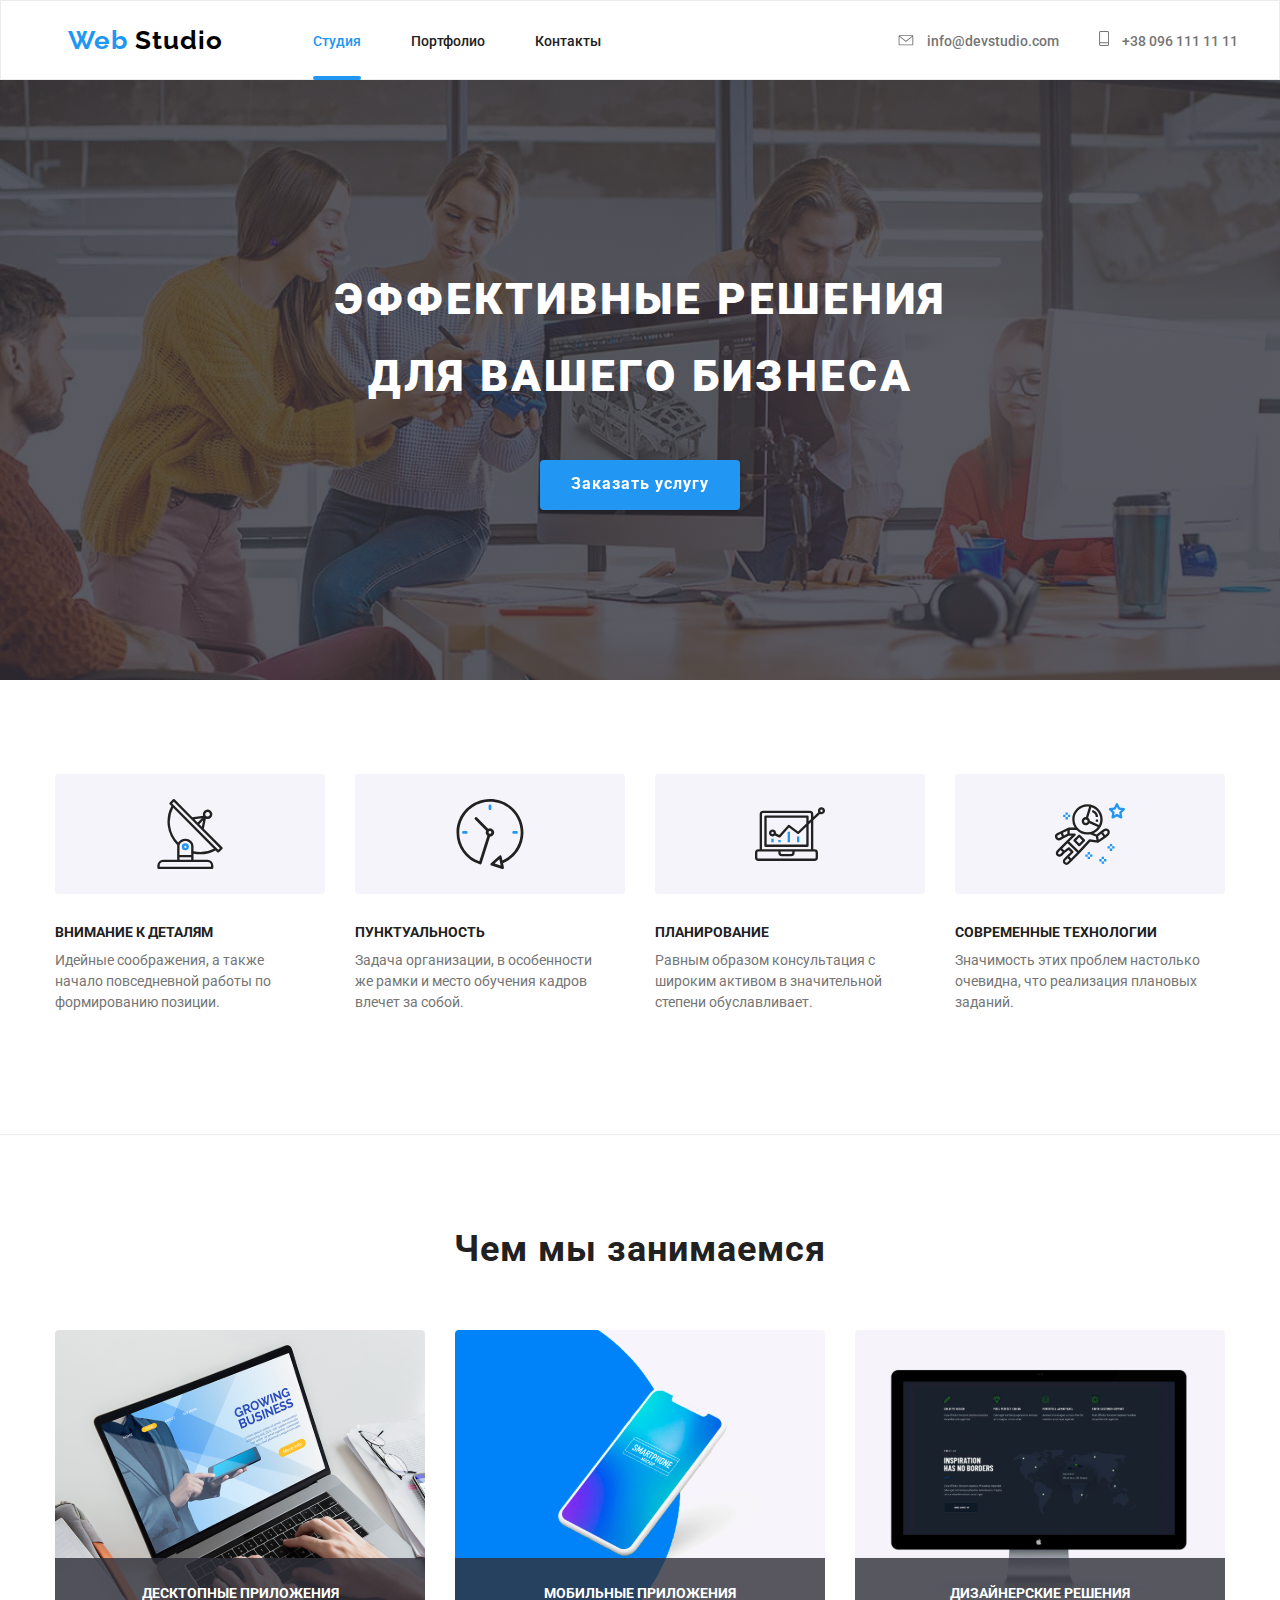
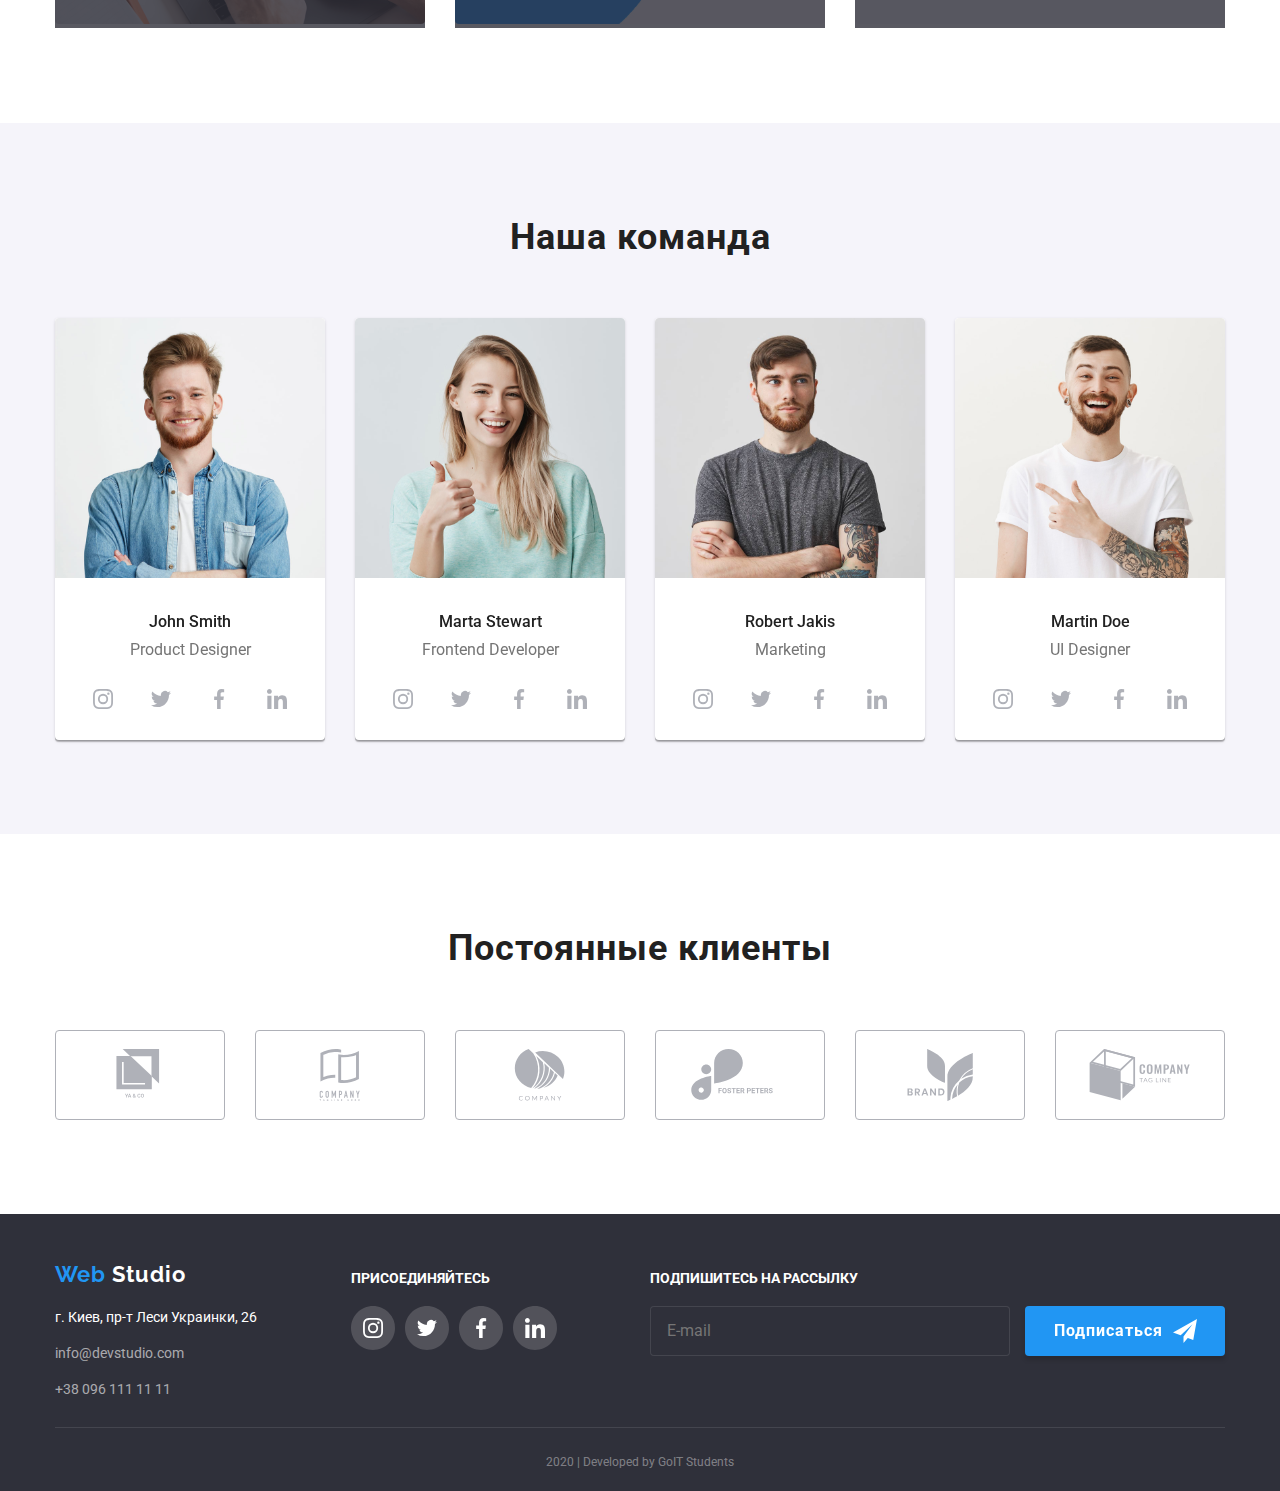
==== commit 5c4f3de7: "portfolio done" ====
--- a/index.html
+++ b/index.html
@@ -461,7 +461,6 @@
         <button class="submit-btn modal-btn" type="submit">Отправить</button>
       </div>
     </div>
-
     <script src="./js/modal.js"></script>
   </body>
 </html>
--- a/css/main.min.css
+++ b/css/main.min.css
@@ -1,2 +1,2 @@
-*,*::before,*::after{-webkit-box-sizing:border-box;box-sizing:border-box;margin:0;padding:0}body{background-color:#fff;font-family:"Roboto", sans-serif;color:#212121;margin:0}.container{width:1200px;margin-right:auto;margin-left:auto;padding-left:15px;padding-right:15px}.section-title{font-size:36px;letter-spacing:1px;font-weight:700;text-align:center;margin-bottom:60px}section{padding:94px 0}.submit-btn{display:-webkit-box;display:-ms-flexbox;display:flex;min-width:200px;width:100%;min-height:50px;-webkit-filter:drop-shadow(0px 4px 2px rgba(0,0,0,0.15));filter:drop-shadow(0px 4px 2px rgba(0,0,0,0.15));background-color:#2196f3;color:#fff;border-radius:4px;font-size:16px;letter-spacing:1px;line-height:1.9;font-weight:700;text-align:center;margin:auto;-webkit-box-pack:center;-ms-flex-pack:center;justify-content:center;-webkit-box-align:center;-ms-flex-align:center;align-items:center;border:1px solid transparent;cursor:pointer}.header{border:1px solid #ececec;height:80px;top:0;padding-top:25px;padding-left:25px;width:100%}.header-nav{display:-webkit-box;display:-ms-flexbox;display:flex;-webkit-box-align:center;-ms-flex-align:center;align-items:center;-webkit-box-pack:center;-ms-flex-pack:center;justify-content:center}.header-list{margin-left:90px}.header-list,.header-contacts{display:-webkit-box;display:-ms-flexbox;display:flex;list-style:none}.header-contacts{margin-left:auto;display:-webkit-box;display:-ms-flexbox;display:flex;-webkit-box-align:center;-ms-flex-align:center;align-items:center;-webkit-box-pack:center;-ms-flex-pack:center;justify-content:center}.company-logo a{text-decoration:none;color:#000;font-size:26px;letter-spacing:1px;font-family:"Raleway";font-weight:700}.logo{color:#2196f3}.header-list .header-link{font-size:14px;letter-spacing:0px;color:#212121;font-family:"Roboto";font-weight:500;text-decoration:none;list-style:none}.list-item:not(:last-child){margin-right:50px}.contacts-item+.contacts-item{margin-left:40px}.email-icon{width:16px;height:11px;margin-right:10px}.contact-email:hover .email-icon,.contact-email:focus .email-icon{--color5: #2196f3}.header-contacts .contacts-link:hover,.header-contacts .contacts-link:focus{color:#2196f3;-webkit-transition-property:color;transition-property:color;-webkit-transition-duration:250ms;transition-duration:250ms;-webkit-transition-timing-function:cubic-bezier(0.4, 0, 0.2, 1);transition-timing-function:cubic-bezier(0.4, 0, 0.2, 1)}.phone-icon{width:10px;height:15px;margin-right:10px}.contact-phone:hover .phone-icon,.contact-phone:focus .phone-icon{--color5: #2196f3}.header-list .header-link:hover,.header-list .header-link:focus{color:#2196f3;-webkit-transition-property:color;transition-property:color;-webkit-transition-duration:250ms;transition-duration:250ms;-webkit-transition-timing-function:cubic-bezier(0.4, 0, 0.2, 1);transition-timing-function:cubic-bezier(0.4, 0, 0.2, 1)}.header-list .current{color:#2196f3}.header-link{position:relative;padding-bottom:31px}.current:after{content:"";position:absolute;left:0;bottom:0;display:block;height:4px;width:100%;border:1px solid transparent;border-radius:2px;background-color:#2196f3}.header-contacts .contacts-link{font-size:14px;letter-spacing:0px;color:#757575;font-family:"Roboto";font-weight:500;text-decoration:none}
+*,*::before,*::after{-webkit-box-sizing:border-box;box-sizing:border-box;margin:0;padding:0}body{background-color:#fff;font-family:"Roboto", sans-serif;color:#212121;margin:0}.container{width:1200px;margin-right:auto;margin-left:auto;padding-left:15px;padding-right:15px}.section-title{font-size:36px;letter-spacing:1px;font-weight:700;text-align:center;margin-bottom:60px}section{padding:94px 0}.submit-btn{display:-webkit-box;display:-ms-flexbox;display:flex;min-width:200px;width:100%;min-height:50px;-webkit-filter:drop-shadow(0px 4px 2px rgba(0,0,0,0.15));filter:drop-shadow(0px 4px 2px rgba(0,0,0,0.15));background-color:#2196f3;color:#fff;border-radius:4px;font-size:16px;letter-spacing:1px;line-height:1.9;font-weight:700;text-align:center;margin:auto;-webkit-box-pack:center;-ms-flex-pack:center;justify-content:center;-webkit-box-align:center;-ms-flex-align:center;align-items:center;border:1px solid transparent;cursor:pointer}.header{border:1px solid #ececec;height:80px;top:0;padding-top:25px;padding-left:25px;width:100%}.header-nav{display:-webkit-box;display:-ms-flexbox;display:flex;-webkit-box-align:center;-ms-flex-align:center;align-items:center;-webkit-box-pack:center;-ms-flex-pack:center;justify-content:center}.header-list{margin-left:90px}.header-list,.header-contacts{display:-webkit-box;display:-ms-flexbox;display:flex;list-style:none}.header-contacts{margin-left:auto;display:-webkit-box;display:-ms-flexbox;display:flex;-webkit-box-align:center;-ms-flex-align:center;align-items:center;-webkit-box-pack:center;-ms-flex-pack:center;justify-content:center}.company-logo a{text-decoration:none;color:#000;font-size:26px;letter-spacing:1px;font-family:"Raleway";font-weight:700}.logo{color:#2196f3}.header-list .header-link{font-size:14px;letter-spacing:0px;color:#212121;font-family:"Roboto";font-weight:500;text-decoration:none;list-style:none}.list-item:not(:last-child){margin-right:50px}.contacts-item+.contacts-item{margin-left:40px}.email-icon{width:16px;height:11px;margin-right:10px}.contact-email:hover .email-icon,.contact-email:focus .email-icon{--color5: #2196f3}.header-contacts .contacts-link:hover,.header-contacts .contacts-link:focus{color:#2196f3;-webkit-transition-property:color;transition-property:color;-webkit-transition-duration:250ms;transition-duration:250ms;-webkit-transition-timing-function:cubic-bezier(0.4, 0, 0.2, 1);transition-timing-function:cubic-bezier(0.4, 0, 0.2, 1)}.phone-icon{width:10px;height:15px;margin-right:10px}.contact-phone:hover .phone-icon,.contact-phone:focus .phone-icon{--color5: #2196f3}.header-list .header-link:hover,.header-list .header-link:focus{color:#2196f3;-webkit-transition-property:color;transition-property:color;-webkit-transition-duration:250ms;transition-duration:250ms;-webkit-transition-timing-function:cubic-bezier(0.4, 0, 0.2, 1);transition-timing-function:cubic-bezier(0.4, 0, 0.2, 1)}.header-list .current{color:#2196f3}.header-link{position:relative;padding-bottom:31px}.current:after{content:"";position:absolute;left:0;bottom:0;display:block;height:4px;width:100%;border:1px solid transparent;border-radius:2px;background-color:#2196f3}.header-contacts .contacts-link{font-size:14px;letter-spacing:0px;color:#757575;font-family:"Roboto";font-weight:500;text-decoration:none}.order{background-image:-webkit-gradient(linear, left top, left bottom, from(rgba(47,48,58,0.8)), to(rgba(47,48,58,0.8))),url(../images/header/header-bg.jpg);background-image:linear-gradient(rgba(47,48,58,0.8), rgba(47,48,58,0.8)),url(../images/header/header-bg.jpg);background-repeat:no-repeat;background-position:center;background-size:cover;background-color:#2f303a;padding:210px 0 200px 0;display:-webkit-box;display:-ms-flexbox;display:flex;-webkit-box-orient:vertical;-webkit-box-direction:normal;-ms-flex-direction:column;flex-direction:column;-webkit-box-pack:center;-ms-flex-pack:center;justify-content:center;height:600px}.order-items{width:100%;max-width:615px;margin:0 auto;text-align:center}.order-title{font-size:44px;letter-spacing:3px;line-height:1.75;color:#fff;font-weight:900;text-align:center;text-transform:uppercase;margin-bottom:45px}.order-btn{max-width:200px;width:100%}.description{border-bottom:1px solid #ececec}.description-items{display:-webkit-box;display:-ms-flexbox;display:flex;-webkit-box-align:center;-ms-flex-align:center;align-items:center;-webkit-box-pack:justify;-ms-flex-pack:justify;justify-content:space-between}.description-item{list-style:none}.description-item:not(:last-child){margin-right:30px}.description-link{width:270px;height:120px;margin-bottom:30px;border-radius:4px;background-color:#f5f4fa;display:-webkit-box;display:-ms-flexbox;display:flex;-webkit-box-pack:center;-ms-flex-pack:center;justify-content:center;-webkit-box-align:center;-ms-flex-align:center;align-items:center;cursor:pointer}.description-icon{width:70px;height:70px}.description-text{max-width:255px;width:100%;min-height:90px;margin-top:10px;font-size:14px;line-height:1.5;color:#757575;font-weight:400}.section-subtitle{font-size:14px;font-weight:700;text-transform:uppercase}.wedo-items{display:-webkit-box;display:-ms-flexbox;display:flex;-webkit-box-align:center;-ms-flex-align:center;align-items:center;-webkit-box-pack:justify;-ms-flex-pack:justify;justify-content:space-between}.wedo-item{list-style:none}.wedo-item:not(:last-child){margin-right:30px}.wedo-img{position:relative;width:100%}.wedo-info{width:370px;height:70px;font-size:14px;font-weight:700;text-align:center;text-transform:uppercase;background-color:rgba(47,48,58,0.8);position:absolute;color:#fff;padding:27px 85px;bottom:0px}.team{background-color:#f5f4fa}.team-items{display:-webkit-box;display:-ms-flexbox;display:flex;-webkit-box-align:center;-ms-flex-align:center;align-items:center;-webkit-box-pack:justify;-ms-flex-pack:justify;justify-content:space-between;text-align:center}.team-item{width:calc(100% / 4-90px);height:422px;border-radius:4px;-webkit-filter:drop-shadow(0px 1px 1.5px rgba(0,0,0,0.12)) drop-shadow(0px 1px 0.5px rgba(0,0,0,0.14)) drop-shadow(0px 2px 0.5px rgba(0,0,0,0.2));filter:drop-shadow(0px 1px 1.5px rgba(0,0,0,0.12)) drop-shadow(0px 1px 0.5px rgba(0,0,0,0.14)) drop-shadow(0px 2px 0.5px rgba(0,0,0,0.2));background-color:#fff}.team-item:not(:last-child){margin-right:30px}.social-link{display:-webkit-inline-box;display:-ms-inline-flexbox;display:inline-flex;-webkit-box-pack:center;-ms-flex-pack:center;justify-content:center;-webkit-box-align:center;-ms-flex-align:center;align-items:center;border:none;width:44px;height:44px;border-radius:50%;padding-bottom:25px}.social-link:not(:last-child){margin-right:10px}.social-link:hover .socials-icon{--color1: #fff;--color2: #afb1b8}.social-link:hover .socials-icon:hover,.social-link:hover .socials-icon:focus{--color1: #2196f3;--color2: #fff}.team-name{font-size:16px;font-weight:500;margin-top:30px;margin-bottom:10px}.position{color:#757575;font-weight:400;margin-bottom:30px}.clients-items{display:-webkit-box;display:-ms-flexbox;display:flex;-webkit-box-align:center;-ms-flex-align:center;align-items:center;-webkit-box-pack:justify;-ms-flex-pack:justify;justify-content:space-between}.clients-logo{display:-webkit-inline-box;display:-ms-inline-flexbox;display:inline-flex;-webkit-box-pack:center;-ms-flex-pack:center;justify-content:center;-webkit-box-align:center;-ms-flex-align:center;align-items:center;width:170px;height:90px;border-radius:4px;border:1px solid #afb1b8}.clients-logo:hover,.clients-logo:focus{border:1px solid #2196f3}.clients-logo:hover .client-icon,.clients-logo:focus .client-icon{--color2: #2196f3}.clients-logo:not(:last-child){margin-right:30px}.client-icon{min-width:88px;width:100%;max-height:52px;--color2: #afb1b8}footer{background-color:#2f303a;color:#fff;padding-bottom:20px}.footer-items{display:-webkit-box;display:-ms-flexbox;display:flex;-webkit-box-pack:justify;-ms-flex-pack:justify;justify-content:space-between;padding-bottom:20px;border-bottom:1px solid rgba(255,255,255,0.1)}.footer-logo{margin-top:48px;margin-bottom:20px}.footer-logo .logo-link{font-size:22px;letter-spacing:1px;color:#fff;font-family:"Raleway";font-weight:700;text-decoration:none}.footer-contact{font-size:14px;line-height:1.5;font-weight:400;color:rgba(255,255,255,0.6);text-decoration:none}.footer-contact.address{color:#fff}.footer-icon{--color1: #52525a;--color2: #fff}.footer-link{list-style:none}.footer-link:not(:last-child){margin-bottom:15px}.footer-title{font-size:14px;color:#fff;font-weight:700;text-transform:uppercase;margin-top:56px;margin-bottom:20px}.social-links{display:-webkit-box;display:-ms-flexbox;display:flex;-webkit-box-align:center;-ms-flex-align:center;align-items:center;-webkit-box-pack:center;-ms-flex-pack:center;justify-content:center}.social-list{list-style:none}.social-list:not(:last-child){margin-right:10px}.footer-links{padding-bottom:0}.form-suscribe{display:-webkit-box;display:-ms-flexbox;display:flex;-webkit-box-align:center;-ms-flex-align:center;align-items:center;-webkit-box-pack:center;-ms-flex-pack:center;justify-content:center}.form-suscribe input{min-width:360px;width:100%;min-height:50px;background-color:#2f303a;border:1px solid rgba(255,255,255,0.1);border-radius:4px;padding-left:16px;margin-right:15px}.footer-submit{width:24px;height:24px;margin-left:10px;--color1: rgb(255, 255, 255)}.copyrights{display:-webkit-box;display:-ms-flexbox;display:flex;-webkit-box-pack:center;-ms-flex-pack:center;justify-content:center;-webkit-box-align:center;-ms-flex-align:center;align-items:center;font-size:12px;line-height:1.5;color:rgba(255,255,255,0.4);font-weight:400;padding-top:25px}.backdrop{position:fixed;top:0;left:0;padding:40px;width:100%;height:100%;background-color:rgba(0,0,0,0.2)}.backdrop.is-hidden{opacity:0;pointer-events:none}.modal{position:absolute;min-width:528px;min-height:581px;background-color:#fff;top:50%;left:50%;padding:40px;background:#fff;-webkit-box-shadow:0px 2px 1px rgba(0,0,0,0.2),0px 1px 1px rgba(0,0,0,0.14),0px 1px 3px rgba(0,0,0,0.12);box-shadow:0px 2px 1px rgba(0,0,0,0.2),0px 1px 1px rgba(0,0,0,0.14),0px 1px 3px rgba(0,0,0,0.12);border-radius:4px;-webkit-transform:translate(-50%, -50%);transform:translate(-50%, -50%);-webkit-transition:all 200ms cubic-bezier(0.4, 0, 0.2, 1);transition:all 200ms cubic-bezier(0.4, 0, 0.2, 1)}.modal-title{font-weight:bold;margin-bottom:28px;font-size:20px;line-height:1.4;text-align:center;letter-spacing:0.03em;color:#212121}.form-field{position:relative}.form-field:not(:last-child){margin-bottom:28px}.modal-input{width:100%;height:40px;margin:0;border-radius:3px;border:1px solid #757575;padding:11px 42px;cursor:pointer}.modal-input:focus{border-color:#2196f3;outline:#2196f3}.modal-input:focus+.form-label,.modal-input:not(:placeholder-shown)+.form-label{color:#2196f3;-webkit-transform:translate(-25px, -40px);transform:translate(-25px, -40px);font-size:12px;line-height:14px;-webkit-transition:-webkit-transform 250ms cubic-bezier(0.4, 0, 0.2, 1);transition:-webkit-transform 250ms cubic-bezier(0.4, 0, 0.2, 1);transition:transform 250ms cubic-bezier(0.4, 0, 0.2, 1);transition:transform 250ms cubic-bezier(0.4, 0, 0.2, 1), -webkit-transform 250ms cubic-bezier(0.4, 0, 0.2, 1)}.modal-input:focus+.textarea-label,.modal-input:not(:placeholder-shown)+.textarea-label{-webkit-transform:translate(-5px, -32px);transform:translate(-5px, -32px)}.modal-input:focus ~ .form-icon{fill:#2196f3}.form-label{position:absolute;top:50%;left:42px;-webkit-transform:translateY(-50%);transform:translateY(-50%)}.modal-icon{width:11px;height:11px;fill:#000}.modal-close{position:absolute;width:30px;height:30px;top:8px;right:8px;background-color:#fff;border:1px solid rgba(0,0,0,0.1);border-radius:50%;cursor:pointer}.modal-close:hover .modal-icon,.modal-close:focus .modal-icon{fill:#2196f3}.textarea-input{resize:none;width:100%;height:120px;margin:0;border-radius:3px;border:1px solid #757575;padding:12px 16px}.textarea-label{top:12px;left:26px;-webkit-transform:translateY(-10%);transform:translateY(-10%)}.modal-checkbox{display:-webkit-box;display:-ms-flexbox;display:flex;-webkit-box-align:center;-ms-flex-align:center;align-items:center;-webkit-box-pack:center;-ms-flex-pack:center;justify-content:center;margin-top:20px;margin-bottom:30px;font-size:14px;line-height:1.5;color:#757575}.policy-link{color:#2196f3;margin-left:4px}.modal-btn{max-width:200px;width:100%}.form-icon{position:absolute;display:inline-block;width:18px;height:18px;top:50%;left:16px;-webkit-transform:translateY(-50%);transform:translateY(-50%)}.policy-checkbox{position:absolute;width:1px;height:1px;margin:-1px;bottom:0;padding:0;clip:rect(0 0 0 0);overflow:hidden}.policy-checkbox:checked+.policy-icon{background-color:#2196f3;border:none;background-image:url(../images/check.svg);background-size:contain}.policy-icon{display:inline-block;width:16px;height:15px;border-radius:2px;border:2px solid #212121;margin-right:7px}
 /*# sourceMappingURL=main.min.css.map */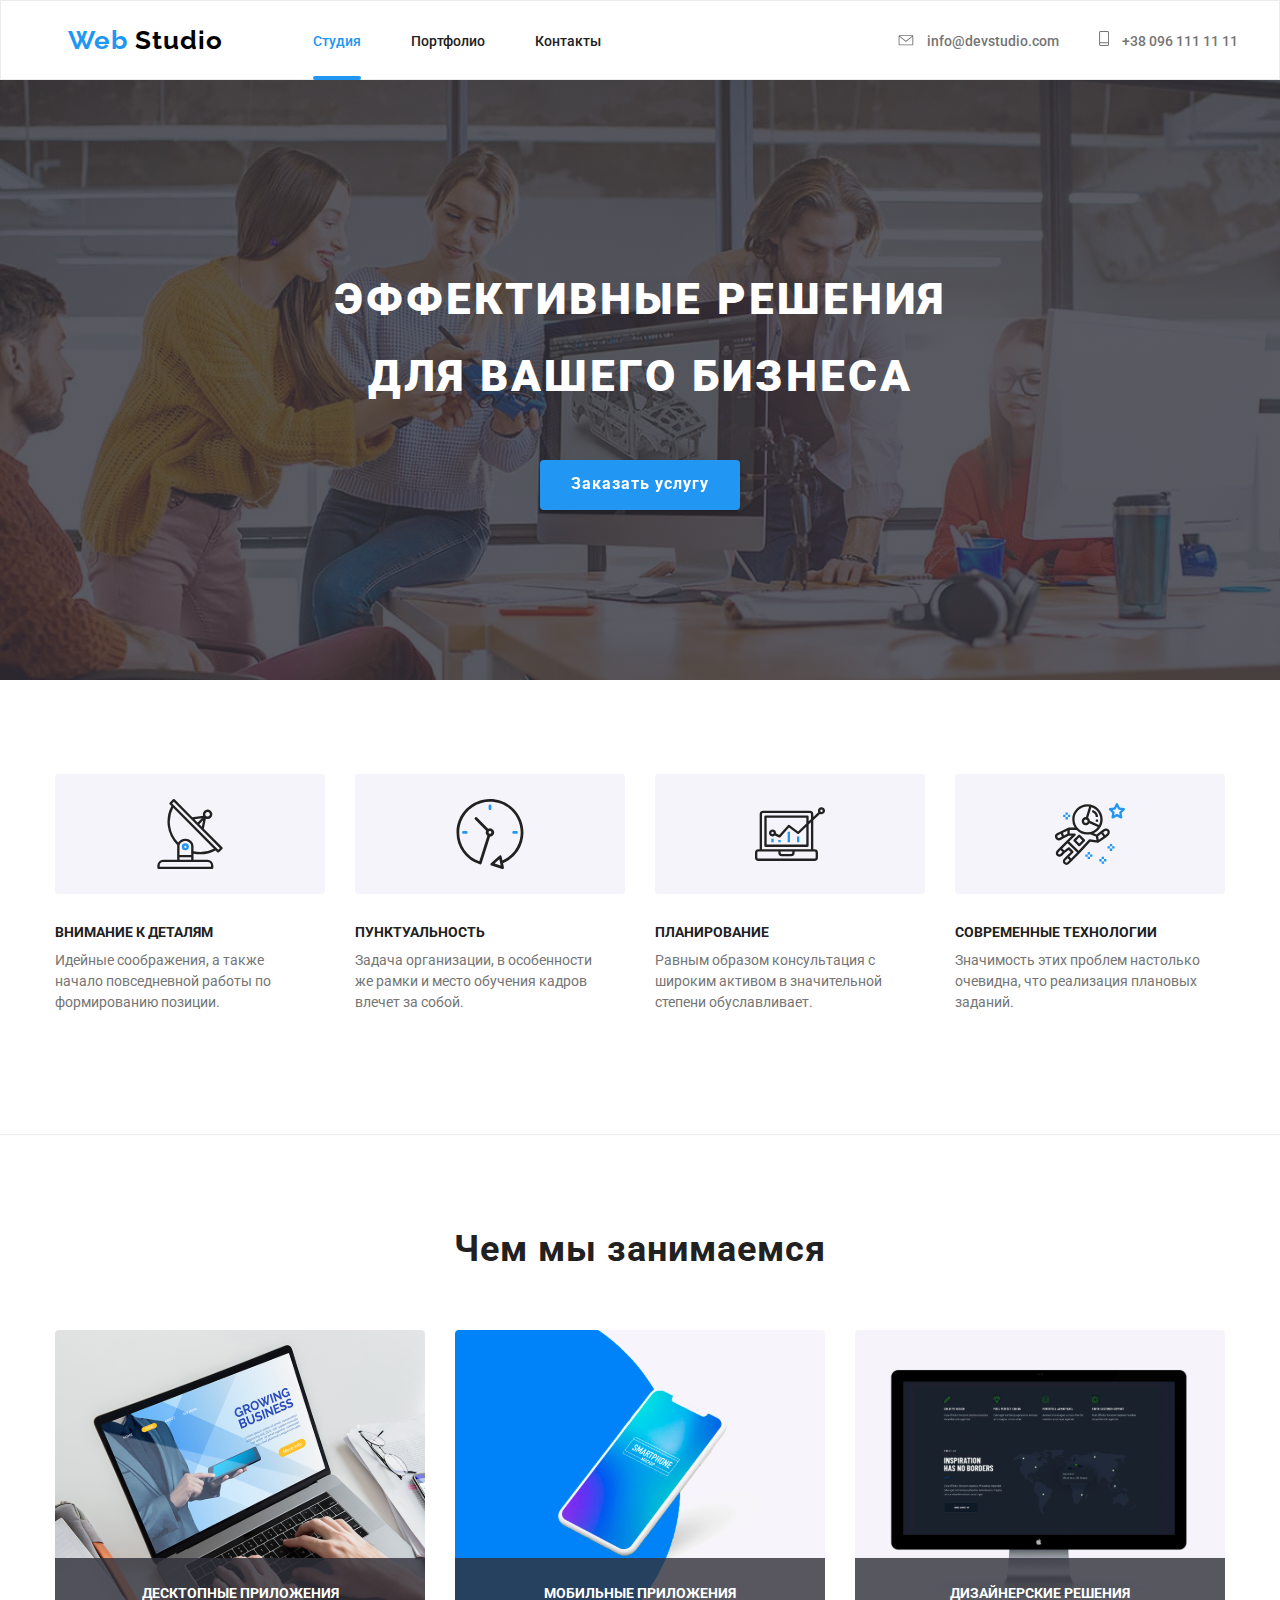
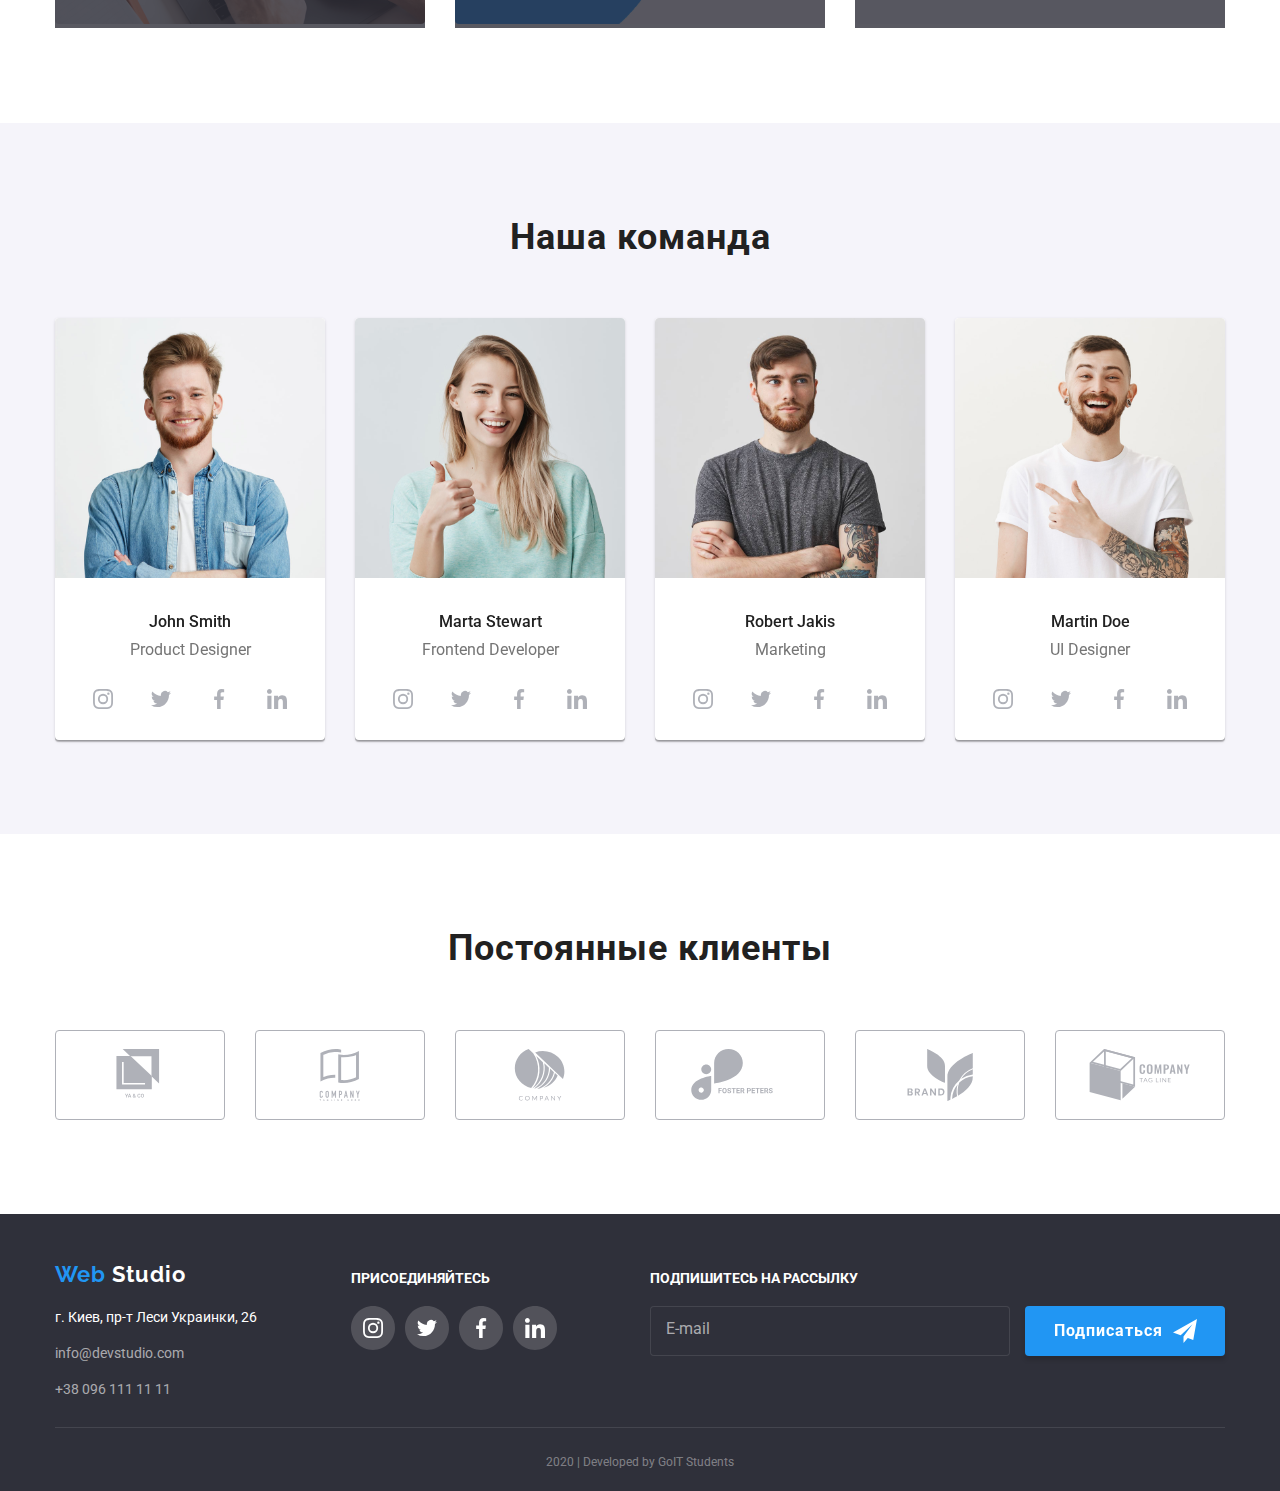
==== commit 415fef41: "footer input changes" ====
--- a/index.html
+++ b/index.html
@@ -342,7 +342,9 @@
               <li class="social-list">
                 <a href="#" class="social-link footer-links">
                   <svg class="socials-icon footer-icon">
-                    <use href="./images/SVG/symbol-defs.svg#icon-instagram"></use>
+                    <use
+                      href="./images/SVG/symbol-defs.svg#icon-instagram"
+                    ></use>
                   </svg>
                 </a>
               </li>
@@ -356,14 +358,18 @@
               <li class="social-list">
                 <a href="#" class="social-link footer-links">
                   <svg class="socials-icon footer-icon">
-                    <use href="./images/SVG/symbol-defs.svg#icon-facebook"></use>
+                    <use
+                      href="./images/SVG/symbol-defs.svg#icon-facebook"
+                    ></use>
                   </svg>
                 </a>
               </li>
               <li class="social-list">
                 <a href="#" class="social-link footer-links">
                   <svg class="socials-icon footer-icon">
-                    <use href="./images/SVG/symbol-defs.svg#icon-linkedin"></use>
+                    <use
+                      href="./images/SVG/symbol-defs.svg#icon-linkedin"
+                    ></use>
                   </svg>
                 </a>
               </li>
@@ -372,7 +378,14 @@
           <div class="footer-form">
             <h5 class="footer-title">подпишитесь на рассылку</h5>
             <form action="#" class="form-suscribe">
-              <input type="email" placeholder="E-mail" />
+              <input
+                class="footer-input"
+                type="email"
+                name="costomer-email"
+                id="costomer-email"
+                placeholder=" "
+              />
+              <label class="footer-label" for="costomer-name">E-mail</label>
               <button class="submit-btn footer-btn" type="submit">
                 Подписаться
                 <svg class="footer-submit">
--- a/css/main.min.css
+++ b/css/main.min.css
@@ -1,2 +1,2 @@
-*,*::before,*::after{-webkit-box-sizing:border-box;box-sizing:border-box;margin:0;padding:0}body{background-color:#fff;font-family:"Roboto", sans-serif;color:#212121;margin:0}.container{width:1200px;margin-right:auto;margin-left:auto;padding-left:15px;padding-right:15px}.section-title{font-size:36px;letter-spacing:1px;font-weight:700;text-align:center;margin-bottom:60px}section{padding:94px 0}.submit-btn{display:-webkit-box;display:-ms-flexbox;display:flex;min-width:200px;width:100%;min-height:50px;-webkit-filter:drop-shadow(0px 4px 2px rgba(0,0,0,0.15));filter:drop-shadow(0px 4px 2px rgba(0,0,0,0.15));background-color:#2196f3;color:#fff;border-radius:4px;font-size:16px;letter-spacing:1px;line-height:1.9;font-weight:700;text-align:center;margin:auto;-webkit-box-pack:center;-ms-flex-pack:center;justify-content:center;-webkit-box-align:center;-ms-flex-align:center;align-items:center;border:1px solid transparent;cursor:pointer}.header{border:1px solid #ececec;height:80px;top:0;padding-top:25px;padding-left:25px;width:100%}.header-nav{display:-webkit-box;display:-ms-flexbox;display:flex;-webkit-box-align:center;-ms-flex-align:center;align-items:center;-webkit-box-pack:center;-ms-flex-pack:center;justify-content:center}.header-list{margin-left:90px}.header-list,.header-contacts{display:-webkit-box;display:-ms-flexbox;display:flex;list-style:none}.header-contacts{margin-left:auto;display:-webkit-box;display:-ms-flexbox;display:flex;-webkit-box-align:center;-ms-flex-align:center;align-items:center;-webkit-box-pack:center;-ms-flex-pack:center;justify-content:center}.company-logo a{text-decoration:none;color:#000;font-size:26px;letter-spacing:1px;font-family:"Raleway";font-weight:700}.logo{color:#2196f3}.header-list .header-link{font-size:14px;letter-spacing:0px;color:#212121;font-family:"Roboto";font-weight:500;text-decoration:none;list-style:none}.list-item:not(:last-child){margin-right:50px}.contacts-item+.contacts-item{margin-left:40px}.email-icon{width:16px;height:11px;margin-right:10px}.contact-email:hover .email-icon,.contact-email:focus .email-icon{--color5: #2196f3}.header-contacts .contacts-link:hover,.header-contacts .contacts-link:focus{color:#2196f3;-webkit-transition-property:color;transition-property:color;-webkit-transition-duration:250ms;transition-duration:250ms;-webkit-transition-timing-function:cubic-bezier(0.4, 0, 0.2, 1);transition-timing-function:cubic-bezier(0.4, 0, 0.2, 1)}.phone-icon{width:10px;height:15px;margin-right:10px}.contact-phone:hover .phone-icon,.contact-phone:focus .phone-icon{--color5: #2196f3}.header-list .header-link:hover,.header-list .header-link:focus{color:#2196f3;-webkit-transition-property:color;transition-property:color;-webkit-transition-duration:250ms;transition-duration:250ms;-webkit-transition-timing-function:cubic-bezier(0.4, 0, 0.2, 1);transition-timing-function:cubic-bezier(0.4, 0, 0.2, 1)}.header-list .current{color:#2196f3}.header-link{position:relative;padding-bottom:31px}.current:after{content:"";position:absolute;left:0;bottom:0;display:block;height:4px;width:100%;border:1px solid transparent;border-radius:2px;background-color:#2196f3}.header-contacts .contacts-link{font-size:14px;letter-spacing:0px;color:#757575;font-family:"Roboto";font-weight:500;text-decoration:none}.order{background-image:-webkit-gradient(linear, left top, left bottom, from(rgba(47,48,58,0.8)), to(rgba(47,48,58,0.8))),url(../images/header/header-bg.jpg);background-image:linear-gradient(rgba(47,48,58,0.8), rgba(47,48,58,0.8)),url(../images/header/header-bg.jpg);background-repeat:no-repeat;background-position:center;background-size:cover;background-color:#2f303a;padding:210px 0 200px 0;display:-webkit-box;display:-ms-flexbox;display:flex;-webkit-box-orient:vertical;-webkit-box-direction:normal;-ms-flex-direction:column;flex-direction:column;-webkit-box-pack:center;-ms-flex-pack:center;justify-content:center;height:600px}.order-items{width:100%;max-width:615px;margin:0 auto;text-align:center}.order-title{font-size:44px;letter-spacing:3px;line-height:1.75;color:#fff;font-weight:900;text-align:center;text-transform:uppercase;margin-bottom:45px}.order-btn{max-width:200px;width:100%}.description{border-bottom:1px solid #ececec}.description-items{display:-webkit-box;display:-ms-flexbox;display:flex;-webkit-box-align:center;-ms-flex-align:center;align-items:center;-webkit-box-pack:justify;-ms-flex-pack:justify;justify-content:space-between}.description-item{list-style:none}.description-item:not(:last-child){margin-right:30px}.description-link{width:270px;height:120px;margin-bottom:30px;border-radius:4px;background-color:#f5f4fa;display:-webkit-box;display:-ms-flexbox;display:flex;-webkit-box-pack:center;-ms-flex-pack:center;justify-content:center;-webkit-box-align:center;-ms-flex-align:center;align-items:center;cursor:pointer}.description-icon{width:70px;height:70px}.description-text{max-width:255px;width:100%;min-height:90px;margin-top:10px;font-size:14px;line-height:1.5;color:#757575;font-weight:400}.section-subtitle{font-size:14px;font-weight:700;text-transform:uppercase}.wedo-items{display:-webkit-box;display:-ms-flexbox;display:flex;-webkit-box-align:center;-ms-flex-align:center;align-items:center;-webkit-box-pack:justify;-ms-flex-pack:justify;justify-content:space-between}.wedo-item{list-style:none}.wedo-item:not(:last-child){margin-right:30px}.wedo-img{position:relative;width:100%}.wedo-info{width:370px;height:70px;font-size:14px;font-weight:700;text-align:center;text-transform:uppercase;background-color:rgba(47,48,58,0.8);position:absolute;color:#fff;padding:27px 85px;bottom:0px}.team{background-color:#f5f4fa}.team-items{display:-webkit-box;display:-ms-flexbox;display:flex;-webkit-box-align:center;-ms-flex-align:center;align-items:center;-webkit-box-pack:justify;-ms-flex-pack:justify;justify-content:space-between;text-align:center}.team-item{width:calc(100% / 4-90px);height:422px;border-radius:4px;-webkit-filter:drop-shadow(0px 1px 1.5px rgba(0,0,0,0.12)) drop-shadow(0px 1px 0.5px rgba(0,0,0,0.14)) drop-shadow(0px 2px 0.5px rgba(0,0,0,0.2));filter:drop-shadow(0px 1px 1.5px rgba(0,0,0,0.12)) drop-shadow(0px 1px 0.5px rgba(0,0,0,0.14)) drop-shadow(0px 2px 0.5px rgba(0,0,0,0.2));background-color:#fff}.team-item:not(:last-child){margin-right:30px}.social-link{display:-webkit-inline-box;display:-ms-inline-flexbox;display:inline-flex;-webkit-box-pack:center;-ms-flex-pack:center;justify-content:center;-webkit-box-align:center;-ms-flex-align:center;align-items:center;border:none;width:44px;height:44px;border-radius:50%;padding-bottom:25px}.social-link:not(:last-child){margin-right:10px}.social-link:hover .socials-icon{--color1: #fff;--color2: #afb1b8}.social-link:hover .socials-icon:hover,.social-link:hover .socials-icon:focus{--color1: #2196f3;--color2: #fff}.team-name{font-size:16px;font-weight:500;margin-top:30px;margin-bottom:10px}.position{color:#757575;font-weight:400;margin-bottom:30px}.clients-items{display:-webkit-box;display:-ms-flexbox;display:flex;-webkit-box-align:center;-ms-flex-align:center;align-items:center;-webkit-box-pack:justify;-ms-flex-pack:justify;justify-content:space-between}.clients-logo{display:-webkit-inline-box;display:-ms-inline-flexbox;display:inline-flex;-webkit-box-pack:center;-ms-flex-pack:center;justify-content:center;-webkit-box-align:center;-ms-flex-align:center;align-items:center;width:170px;height:90px;border-radius:4px;border:1px solid #afb1b8}.clients-logo:hover,.clients-logo:focus{border:1px solid #2196f3}.clients-logo:hover .client-icon,.clients-logo:focus .client-icon{--color2: #2196f3}.clients-logo:not(:last-child){margin-right:30px}.client-icon{min-width:88px;width:100%;max-height:52px;--color2: #afb1b8}footer{background-color:#2f303a;color:#fff;padding-bottom:20px}.footer-items{display:-webkit-box;display:-ms-flexbox;display:flex;-webkit-box-pack:justify;-ms-flex-pack:justify;justify-content:space-between;padding-bottom:20px;border-bottom:1px solid rgba(255,255,255,0.1)}.footer-logo{margin-top:48px;margin-bottom:20px}.footer-logo .logo-link{font-size:22px;letter-spacing:1px;color:#fff;font-family:"Raleway";font-weight:700;text-decoration:none}.footer-contact{font-size:14px;line-height:1.5;font-weight:400;color:rgba(255,255,255,0.6);text-decoration:none}.footer-contact.address{color:#fff}.footer-icon{--color1: #52525a;--color2: #fff}.footer-link{list-style:none}.footer-link:not(:last-child){margin-bottom:15px}.footer-title{font-size:14px;color:#fff;font-weight:700;text-transform:uppercase;margin-top:56px;margin-bottom:20px}.social-links{display:-webkit-box;display:-ms-flexbox;display:flex;-webkit-box-align:center;-ms-flex-align:center;align-items:center;-webkit-box-pack:center;-ms-flex-pack:center;justify-content:center}.social-list{list-style:none}.social-list:not(:last-child){margin-right:10px}.footer-links{padding-bottom:0}.form-suscribe{display:-webkit-box;display:-ms-flexbox;display:flex;-webkit-box-align:center;-ms-flex-align:center;align-items:center;-webkit-box-pack:center;-ms-flex-pack:center;justify-content:center}.form-suscribe input{min-width:360px;width:100%;min-height:50px;background-color:#2f303a;border:1px solid rgba(255,255,255,0.1);border-radius:4px;padding-left:16px;margin-right:15px}.footer-submit{width:24px;height:24px;margin-left:10px;--color1: rgb(255, 255, 255)}.copyrights{display:-webkit-box;display:-ms-flexbox;display:flex;-webkit-box-pack:center;-ms-flex-pack:center;justify-content:center;-webkit-box-align:center;-ms-flex-align:center;align-items:center;font-size:12px;line-height:1.5;color:rgba(255,255,255,0.4);font-weight:400;padding-top:25px}.backdrop{position:fixed;top:0;left:0;padding:40px;width:100%;height:100%;background-color:rgba(0,0,0,0.2)}.backdrop.is-hidden{opacity:0;pointer-events:none}.modal{position:absolute;min-width:528px;min-height:581px;background-color:#fff;top:50%;left:50%;padding:40px;background:#fff;-webkit-box-shadow:0px 2px 1px rgba(0,0,0,0.2),0px 1px 1px rgba(0,0,0,0.14),0px 1px 3px rgba(0,0,0,0.12);box-shadow:0px 2px 1px rgba(0,0,0,0.2),0px 1px 1px rgba(0,0,0,0.14),0px 1px 3px rgba(0,0,0,0.12);border-radius:4px;-webkit-transform:translate(-50%, -50%);transform:translate(-50%, -50%);-webkit-transition:all 200ms cubic-bezier(0.4, 0, 0.2, 1);transition:all 200ms cubic-bezier(0.4, 0, 0.2, 1)}.modal-title{font-weight:bold;margin-bottom:28px;font-size:20px;line-height:1.4;text-align:center;letter-spacing:0.03em;color:#212121}.form-field{position:relative}.form-field:not(:last-child){margin-bottom:28px}.modal-input{width:100%;height:40px;margin:0;border-radius:3px;border:1px solid #757575;padding:11px 42px;cursor:pointer}.modal-input:focus{border-color:#2196f3;outline:#2196f3}.modal-input:focus+.form-label,.modal-input:not(:placeholder-shown)+.form-label{color:#2196f3;-webkit-transform:translate(-25px, -40px);transform:translate(-25px, -40px);font-size:12px;line-height:14px;-webkit-transition:-webkit-transform 250ms cubic-bezier(0.4, 0, 0.2, 1);transition:-webkit-transform 250ms cubic-bezier(0.4, 0, 0.2, 1);transition:transform 250ms cubic-bezier(0.4, 0, 0.2, 1);transition:transform 250ms cubic-bezier(0.4, 0, 0.2, 1), -webkit-transform 250ms cubic-bezier(0.4, 0, 0.2, 1)}.modal-input:focus+.textarea-label,.modal-input:not(:placeholder-shown)+.textarea-label{-webkit-transform:translate(-5px, -32px);transform:translate(-5px, -32px)}.modal-input:focus ~ .form-icon{fill:#2196f3}.form-label{position:absolute;top:50%;left:42px;-webkit-transform:translateY(-50%);transform:translateY(-50%)}.modal-icon{width:11px;height:11px;fill:#000}.modal-close{position:absolute;width:30px;height:30px;top:8px;right:8px;background-color:#fff;border:1px solid rgba(0,0,0,0.1);border-radius:50%;cursor:pointer}.modal-close:hover .modal-icon,.modal-close:focus .modal-icon{fill:#2196f3}.textarea-input{resize:none;width:100%;height:120px;margin:0;border-radius:3px;border:1px solid #757575;padding:12px 16px}.textarea-label{top:12px;left:26px;-webkit-transform:translateY(-10%);transform:translateY(-10%)}.modal-checkbox{display:-webkit-box;display:-ms-flexbox;display:flex;-webkit-box-align:center;-ms-flex-align:center;align-items:center;-webkit-box-pack:center;-ms-flex-pack:center;justify-content:center;margin-top:20px;margin-bottom:30px;font-size:14px;line-height:1.5;color:#757575}.policy-link{color:#2196f3;margin-left:4px}.modal-btn{max-width:200px;width:100%}.form-icon{position:absolute;display:inline-block;width:18px;height:18px;top:50%;left:16px;-webkit-transform:translateY(-50%);transform:translateY(-50%)}.policy-checkbox{position:absolute;width:1px;height:1px;margin:-1px;bottom:0;padding:0;clip:rect(0 0 0 0);overflow:hidden}.policy-checkbox:checked+.policy-icon{background-color:#2196f3;border:none;background-image:url(../images/check.svg);background-size:contain}.policy-icon{display:inline-block;width:16px;height:15px;border-radius:2px;border:2px solid #212121;margin-right:7px}
+*,*::before,*::after{-webkit-box-sizing:border-box;box-sizing:border-box;margin:0;padding:0}body{background-color:#fff;font-family:"Roboto", sans-serif;color:#212121;margin:0}.container{width:1200px;margin-right:auto;margin-left:auto;padding-left:15px;padding-right:15px}.section-title{font-size:36px;letter-spacing:1px;font-weight:700;text-align:center;margin-bottom:60px}section{padding:94px 0}.submit-btn{display:-webkit-box;display:-ms-flexbox;display:flex;min-width:200px;width:100%;min-height:50px;-webkit-filter:drop-shadow(0px 4px 2px rgba(0,0,0,0.15));filter:drop-shadow(0px 4px 2px rgba(0,0,0,0.15));background-color:#2196f3;color:#fff;border-radius:4px;font-size:16px;letter-spacing:1px;line-height:1.9;font-weight:700;text-align:center;margin:auto;-webkit-box-pack:center;-ms-flex-pack:center;justify-content:center;-webkit-box-align:center;-ms-flex-align:center;align-items:center;border:1px solid transparent;cursor:pointer}.header{border:1px solid #ececec;height:80px;top:0;padding-top:25px;padding-left:25px;width:100%}.header-nav{display:-webkit-box;display:-ms-flexbox;display:flex;-webkit-box-align:center;-ms-flex-align:center;align-items:center;-webkit-box-pack:center;-ms-flex-pack:center;justify-content:center}.header-list{margin-left:90px}.header-list,.header-contacts{display:-webkit-box;display:-ms-flexbox;display:flex;list-style:none}.header-contacts{margin-left:auto;display:-webkit-box;display:-ms-flexbox;display:flex;-webkit-box-align:center;-ms-flex-align:center;align-items:center;-webkit-box-pack:center;-ms-flex-pack:center;justify-content:center}.company-logo a{text-decoration:none;color:#000;font-size:26px;letter-spacing:1px;font-family:"Raleway";font-weight:700}.logo{color:#2196f3}.header-list .header-link{font-size:14px;letter-spacing:0px;color:#212121;font-family:"Roboto";font-weight:500;text-decoration:none;list-style:none}.list-item:not(:last-child){margin-right:50px}.contacts-item+.contacts-item{margin-left:40px}.email-icon{width:16px;height:11px;margin-right:10px}.contact-email:hover .email-icon,.contact-email:focus .email-icon{--color5: #2196f3}.header-contacts .contacts-link:hover,.header-contacts .contacts-link:focus{color:#2196f3;-webkit-transition-property:color;transition-property:color;-webkit-transition-duration:250ms;transition-duration:250ms;-webkit-transition-timing-function:cubic-bezier(0.4, 0, 0.2, 1);transition-timing-function:cubic-bezier(0.4, 0, 0.2, 1)}.phone-icon{width:10px;height:15px;margin-right:10px}.contact-phone:hover .phone-icon,.contact-phone:focus .phone-icon{--color5: #2196f3}.header-list .header-link:hover,.header-list .header-link:focus{color:#2196f3;-webkit-transition-property:color;transition-property:color;-webkit-transition-duration:250ms;transition-duration:250ms;-webkit-transition-timing-function:cubic-bezier(0.4, 0, 0.2, 1);transition-timing-function:cubic-bezier(0.4, 0, 0.2, 1)}.header-list .current{color:#2196f3}.header-link{position:relative;padding-bottom:31px}.current:after{content:"";position:absolute;left:0;bottom:0;display:block;height:4px;width:100%;border:1px solid transparent;border-radius:2px;background-color:#2196f3}.header-contacts .contacts-link{font-size:14px;letter-spacing:0px;color:#757575;font-family:"Roboto";font-weight:500;text-decoration:none}.order{background-image:-webkit-gradient(linear, left top, left bottom, from(rgba(47,48,58,0.8)), to(rgba(47,48,58,0.8))),url(../images/header/header-bg.jpg);background-image:linear-gradient(rgba(47,48,58,0.8), rgba(47,48,58,0.8)),url(../images/header/header-bg.jpg);background-repeat:no-repeat;background-position:center;background-size:cover;background-color:#2f303a;padding:210px 0 200px 0;display:-webkit-box;display:-ms-flexbox;display:flex;-webkit-box-orient:vertical;-webkit-box-direction:normal;-ms-flex-direction:column;flex-direction:column;-webkit-box-pack:center;-ms-flex-pack:center;justify-content:center;height:600px}.order-items{width:100%;max-width:615px;margin:0 auto;text-align:center}.order-title{font-size:44px;letter-spacing:3px;line-height:1.75;color:#fff;font-weight:900;text-align:center;text-transform:uppercase;margin-bottom:45px}.order-btn{max-width:200px;width:100%}.description{border-bottom:1px solid #ececec}.description-items{display:-webkit-box;display:-ms-flexbox;display:flex;-webkit-box-align:center;-ms-flex-align:center;align-items:center;-webkit-box-pack:justify;-ms-flex-pack:justify;justify-content:space-between}.description-item{list-style:none}.description-item:not(:last-child){margin-right:30px}.description-link{width:270px;height:120px;margin-bottom:30px;border-radius:4px;background-color:#f5f4fa;display:-webkit-box;display:-ms-flexbox;display:flex;-webkit-box-pack:center;-ms-flex-pack:center;justify-content:center;-webkit-box-align:center;-ms-flex-align:center;align-items:center;cursor:pointer}.description-icon{width:70px;height:70px}.description-text{max-width:255px;width:100%;min-height:90px;margin-top:10px;font-size:14px;line-height:1.5;color:#757575;font-weight:400}.section-subtitle{font-size:14px;font-weight:700;text-transform:uppercase}.wedo-items{display:-webkit-box;display:-ms-flexbox;display:flex;-webkit-box-align:center;-ms-flex-align:center;align-items:center;-webkit-box-pack:justify;-ms-flex-pack:justify;justify-content:space-between}.wedo-item{list-style:none}.wedo-item:not(:last-child){margin-right:30px}.wedo-img{position:relative;width:100%}.wedo-info{width:370px;height:70px;font-size:14px;font-weight:700;text-align:center;text-transform:uppercase;background-color:rgba(47,48,58,0.8);position:absolute;color:#fff;padding:27px 85px;bottom:0px}.team{background-color:#f5f4fa}.team-items{display:-webkit-box;display:-ms-flexbox;display:flex;-webkit-box-align:center;-ms-flex-align:center;align-items:center;-webkit-box-pack:justify;-ms-flex-pack:justify;justify-content:space-between;text-align:center}.team-item{width:calc(100% / 4-90px);height:422px;border-radius:4px;-webkit-filter:drop-shadow(0px 1px 1.5px rgba(0,0,0,0.12)) drop-shadow(0px 1px 0.5px rgba(0,0,0,0.14)) drop-shadow(0px 2px 0.5px rgba(0,0,0,0.2));filter:drop-shadow(0px 1px 1.5px rgba(0,0,0,0.12)) drop-shadow(0px 1px 0.5px rgba(0,0,0,0.14)) drop-shadow(0px 2px 0.5px rgba(0,0,0,0.2));background-color:#fff}.team-item:not(:last-child){margin-right:30px}.social-link{display:-webkit-inline-box;display:-ms-inline-flexbox;display:inline-flex;-webkit-box-pack:center;-ms-flex-pack:center;justify-content:center;-webkit-box-align:center;-ms-flex-align:center;align-items:center;border:none;width:44px;height:44px;border-radius:50%;padding-bottom:25px}.social-link:not(:last-child){margin-right:10px}.social-link:hover .socials-icon{--color1: #fff;--color2: #afb1b8}.social-link:hover .socials-icon:hover,.social-link:hover .socials-icon:focus{--color1: #2196f3;--color2: #fff}.team-name{font-size:16px;font-weight:500;margin-top:30px;margin-bottom:10px}.position{color:#757575;font-weight:400;margin-bottom:30px}.clients-items{display:-webkit-box;display:-ms-flexbox;display:flex;-webkit-box-align:center;-ms-flex-align:center;align-items:center;-webkit-box-pack:justify;-ms-flex-pack:justify;justify-content:space-between}.clients-logo{display:-webkit-inline-box;display:-ms-inline-flexbox;display:inline-flex;-webkit-box-pack:center;-ms-flex-pack:center;justify-content:center;-webkit-box-align:center;-ms-flex-align:center;align-items:center;width:170px;height:90px;border-radius:4px;border:1px solid #afb1b8}.clients-logo:hover,.clients-logo:focus{border:1px solid #2196f3}.clients-logo:hover .client-icon,.clients-logo:focus .client-icon{--color2: #2196f3}.clients-logo:not(:last-child){margin-right:30px}.client-icon{min-width:88px;width:100%;max-height:52px;--color2: #afb1b8}footer{background-color:#2f303a;color:#fff;padding-bottom:20px}.footer-items{display:-webkit-box;display:-ms-flexbox;display:flex;-webkit-box-pack:justify;-ms-flex-pack:justify;justify-content:space-between;padding-bottom:20px;border-bottom:1px solid rgba(255,255,255,0.1)}.footer-logo{margin-top:48px;margin-bottom:20px}.footer-logo .logo-link{font-size:22px;letter-spacing:1px;color:#fff;font-family:"Raleway";font-weight:700;text-decoration:none}.footer-contact{font-size:14px;line-height:1.5;font-weight:400;color:rgba(255,255,255,0.6);text-decoration:none}.footer-contact.address{color:#fff}.footer-icon{--color1: #52525a;--color2: #fff}.footer-link{list-style:none}.footer-link:not(:last-child){margin-bottom:15px}.footer-title{font-size:14px;color:#fff;font-weight:700;text-transform:uppercase;margin-top:56px;margin-bottom:20px}.social-links{display:-webkit-box;display:-ms-flexbox;display:flex;-webkit-box-align:center;-ms-flex-align:center;align-items:center;-webkit-box-pack:center;-ms-flex-pack:center;justify-content:center}.social-list{list-style:none}.social-list:not(:last-child){margin-right:10px}.footer-links{padding-bottom:0}.form-suscribe{display:-webkit-box;display:-ms-flexbox;display:flex;-webkit-box-align:center;-ms-flex-align:center;align-items:center;-webkit-box-pack:center;-ms-flex-pack:center;justify-content:center;position:relative}.form-suscribe .footer-input{min-width:360px;width:100%;min-height:50px;background-color:#2f303a;border:1px solid rgba(255,255,255,0.1);border-radius:4px;padding-left:16px;margin-right:15px}.form-suscribe .footer-input:invalid,.form-suscribe .footer-input:focus{background-color:#fff}.form-suscribe .footer-input:focus+.footer-label,.form-suscribe .footer-input:not(:placeholder-shown)+.footer-label{opacity:0}.form-suscribe .footer-label{position:absolute;top:15px;left:16px;font-size:16px;line-height:1;color:rgba(255,255,255,0.6)}.footer-submit{width:24px;height:24px;margin-left:10px;--color1: rgb(255, 255, 255)}.copyrights{display:-webkit-box;display:-ms-flexbox;display:flex;-webkit-box-pack:center;-ms-flex-pack:center;justify-content:center;-webkit-box-align:center;-ms-flex-align:center;align-items:center;font-size:12px;line-height:1.5;color:rgba(255,255,255,0.4);font-weight:400;padding-top:25px}.backdrop{position:fixed;top:0;left:0;padding:40px;width:100%;height:100%;background-color:rgba(0,0,0,0.2)}.backdrop.is-hidden{opacity:0;pointer-events:none}.modal{position:absolute;min-width:528px;min-height:581px;background-color:#fff;top:50%;left:50%;padding:40px;background:#fff;-webkit-box-shadow:0px 2px 1px rgba(0,0,0,0.2),0px 1px 1px rgba(0,0,0,0.14),0px 1px 3px rgba(0,0,0,0.12);box-shadow:0px 2px 1px rgba(0,0,0,0.2),0px 1px 1px rgba(0,0,0,0.14),0px 1px 3px rgba(0,0,0,0.12);border-radius:4px;-webkit-transform:translate(-50%, -50%);transform:translate(-50%, -50%);-webkit-transition:all 200ms cubic-bezier(0.4, 0, 0.2, 1);transition:all 200ms cubic-bezier(0.4, 0, 0.2, 1)}.modal-title{font-weight:bold;margin-bottom:28px;font-size:20px;line-height:1.4;text-align:center;letter-spacing:0.03em;color:#212121}.form-field{position:relative}.form-field:not(:last-child){margin-bottom:28px}.modal-input{width:100%;height:40px;margin:0;border-radius:3px;border:1px solid #757575;padding:11px 42px;cursor:pointer}.modal-input:focus{border-color:#2196f3;outline:#2196f3}.modal-input:focus+.form-label,.modal-input:not(:placeholder-shown)+.form-label{color:#2196f3;-webkit-transform:translate(-25px, -40px);transform:translate(-25px, -40px);font-size:12px;line-height:14px;-webkit-transition:-webkit-transform 250ms cubic-bezier(0.4, 0, 0.2, 1);transition:-webkit-transform 250ms cubic-bezier(0.4, 0, 0.2, 1);transition:transform 250ms cubic-bezier(0.4, 0, 0.2, 1);transition:transform 250ms cubic-bezier(0.4, 0, 0.2, 1), -webkit-transform 250ms cubic-bezier(0.4, 0, 0.2, 1)}.modal-input:focus+.textarea-label,.modal-input:not(:placeholder-shown)+.textarea-label{-webkit-transform:translate(-5px, -32px);transform:translate(-5px, -32px)}.modal-input:focus ~ .form-icon{fill:#2196f3}.form-label{position:absolute;top:50%;left:42px;-webkit-transform:translateY(-50%);transform:translateY(-50%)}.modal-icon{width:11px;height:11px;fill:#000}.modal-close{position:absolute;width:30px;height:30px;top:8px;right:8px;background-color:#fff;border:1px solid rgba(0,0,0,0.1);border-radius:50%;cursor:pointer}.modal-close:hover .modal-icon,.modal-close:focus .modal-icon{fill:#2196f3}.textarea-input{resize:none;width:100%;height:120px;margin:0;border-radius:3px;border:1px solid #757575;padding:12px 16px}.textarea-label{top:12px;left:26px;-webkit-transform:translateY(-10%);transform:translateY(-10%)}.modal-checkbox{display:-webkit-box;display:-ms-flexbox;display:flex;-webkit-box-align:center;-ms-flex-align:center;align-items:center;-webkit-box-pack:center;-ms-flex-pack:center;justify-content:center;margin-top:20px;margin-bottom:30px;font-size:14px;line-height:1.5;color:#757575}.policy-link{color:#2196f3;margin-left:4px}.modal-btn{max-width:200px;width:100%}.form-icon{position:absolute;display:inline-block;width:18px;height:18px;top:50%;left:16px;-webkit-transform:translateY(-50%);transform:translateY(-50%)}.policy-checkbox{position:absolute;width:1px;height:1px;margin:-1px;bottom:0;padding:0;clip:rect(0 0 0 0);overflow:hidden}.policy-checkbox:checked+.policy-icon{background-color:#2196f3;border:none;background-image:url(../images/check.svg);background-size:contain}.policy-icon{display:inline-block;width:16px;height:15px;border-radius:2px;border:2px solid #212121;margin-right:7px}
 /*# sourceMappingURL=main.min.css.map */